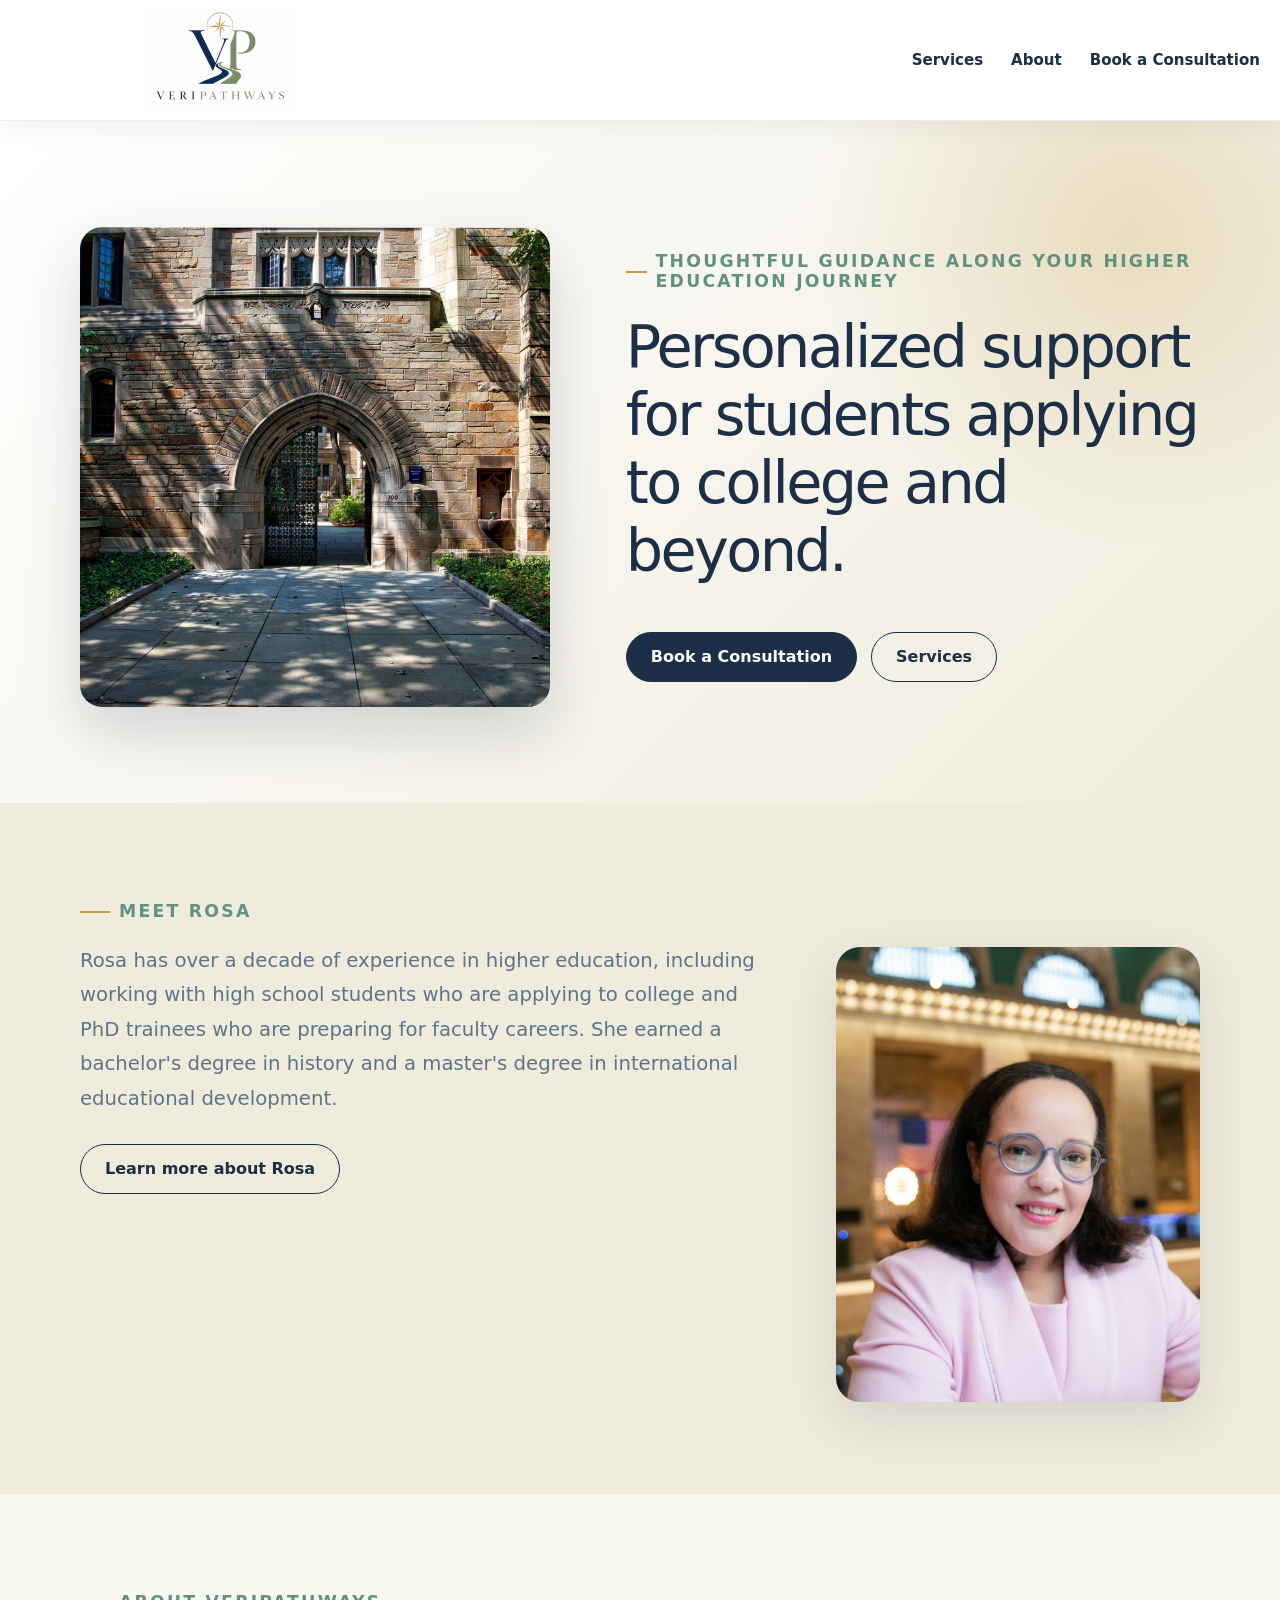
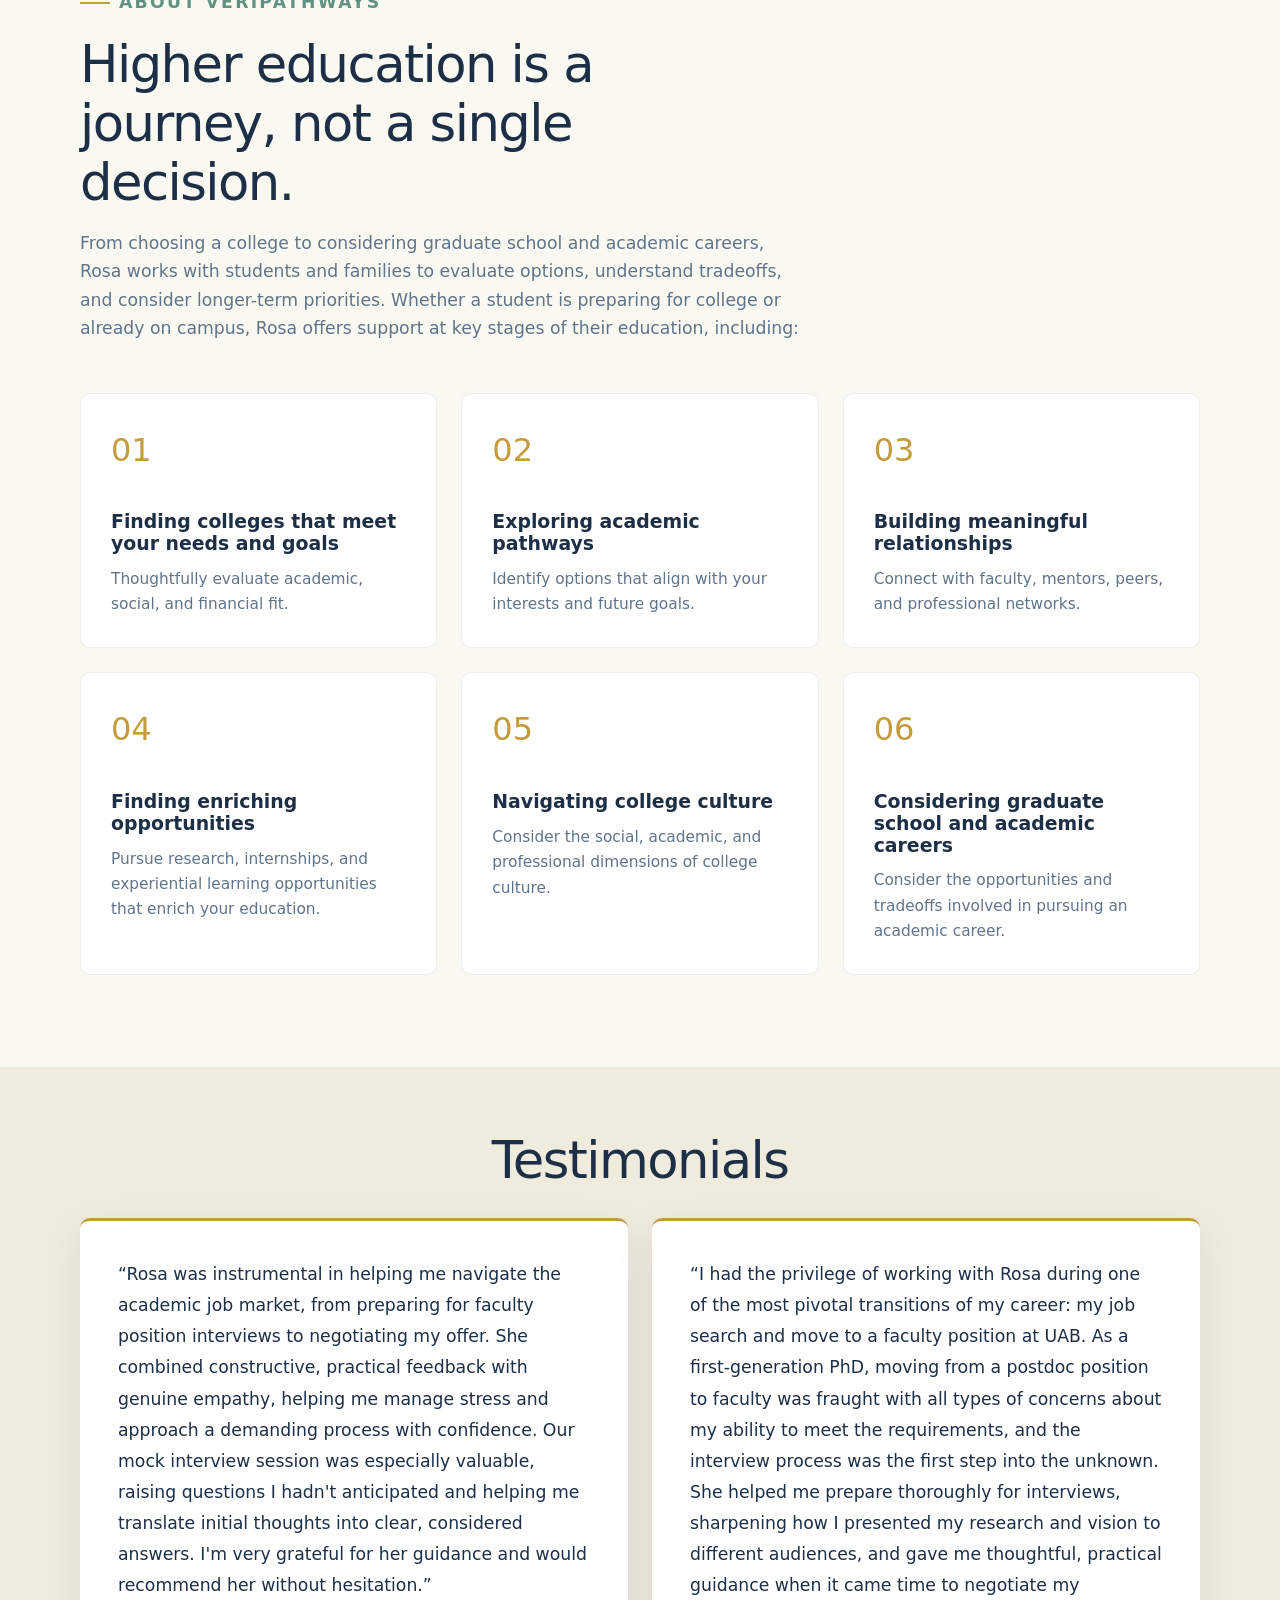
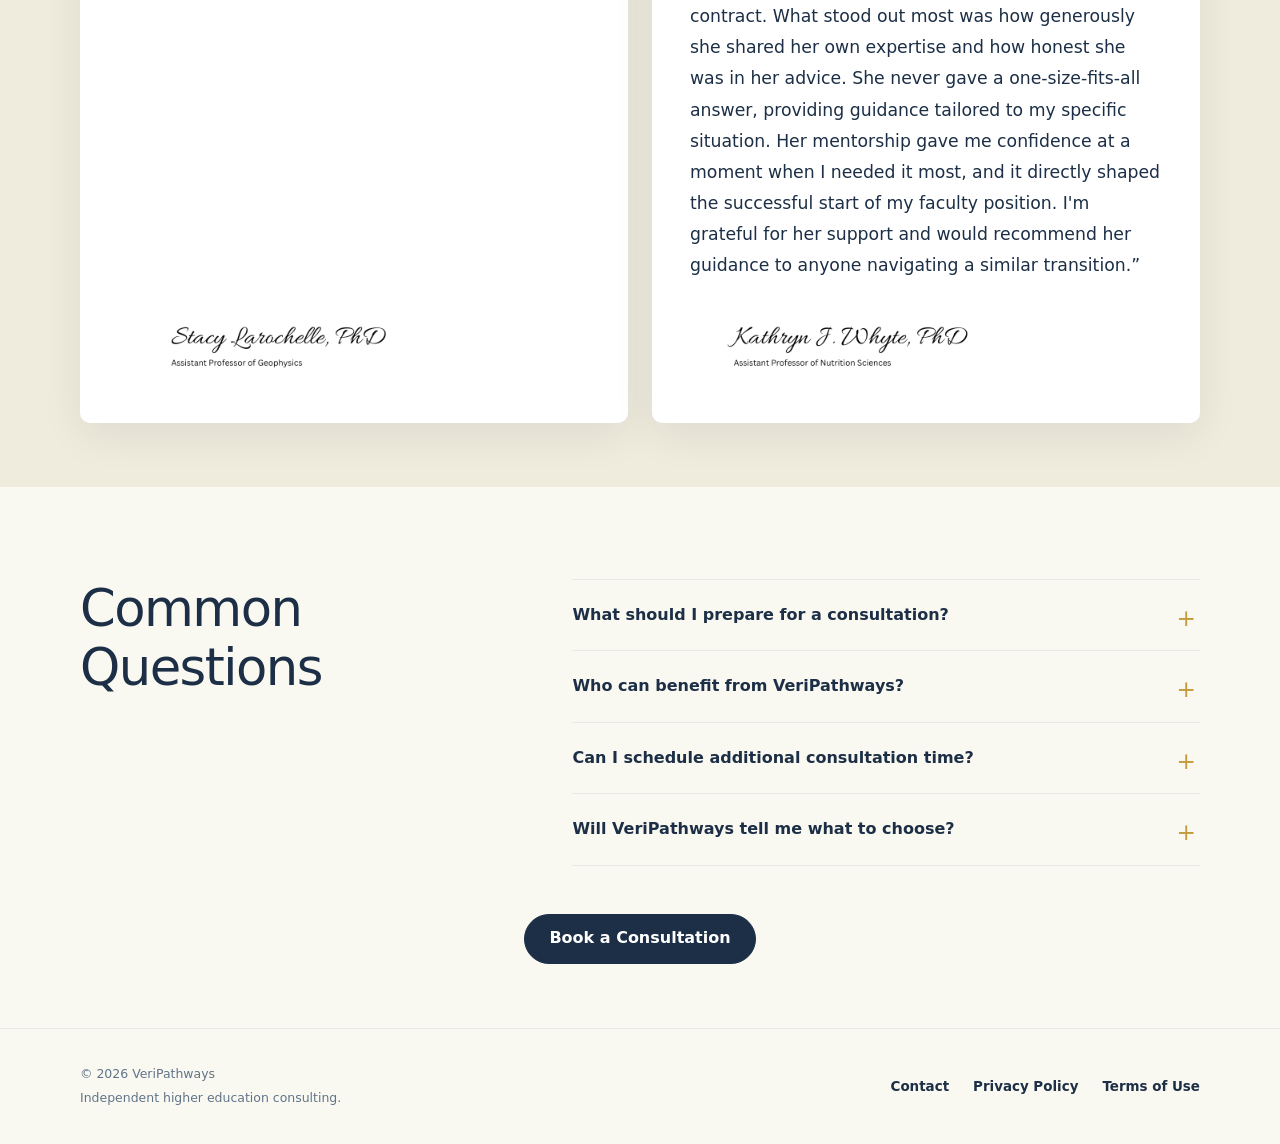
==== index.html @ 3d038c21 "local updates to signatures and photos" ====
<!DOCTYPE html>
<html lang="en">
<head>
    <meta charset="UTF-8">
    <meta name="viewport" content="width=device-width, initial-scale=1.0">
    <meta name="description" content="VeriPathways provides strategic, personalized advising that helps students make intentional higher-education decisions.">
    <title>VeriPathways</title>
    <link rel="stylesheet" href="styles.css">
    <link rel="icon" href="assets/ico/veripathways-icon2.ico" sizes="any">
</head>

<body class="home-page">
    <header class="site-header">
        <nav class="nav container" aria-label="Main navigation">
            <a class="site-banner" href="index.html" aria-label="VeriPathways home">
                <img src="assets/images/veripathways-logo.png" alt="VeriPathways">
            </a>
            <button class="nav-toggle" type="button" aria-expanded="false" aria-controls="main-navigation" aria-label="Toggle navigation menu">
                <span class="nav-toggle-line"></span>
                <span class="nav-toggle-line"></span>
                <span class="nav-toggle-line"></span>
            </button>
            <ul class="nav-links" id="main-navigation">
                <li><a href="services.html">Services</a></li>
                <li><a href="about.html">About</a></li>
                <li><a href="mailto:info@veripathways.com?subject=Consultation%20Appointment">Book a Consultation</a></li>
            </ul>
        </nav>
    </header>

    <main id="top">
        <section class="hero">
            <div class="hero-grid container">
                <div class="hero-image">
                    <img src="assets/images/stockphoto1.jpg" alt="Stone archway leading into a university campus">
                </div>
                <div class="hero-content">
                    <p class="eyebrow">Thoughtful guidance along your higher education journey</p>
                    <h1>Personalized support for students applying to college and beyond.</h1>
                    <div class="hero-actions">
                        <a class="button" href="mailto:info@veripathways.com?subject=Consultation%20Appointment">Book a Consultation</a>
                        <a class="button button-secondary" href="services.html">Services</a>
                    </div>
                </div>
            </div>
        </section>

        <section class="about-me" aria-labelledby="about-me-heading">
            <div class="about-me-content container">
                <div class="about-me-details">
                    <h2 class="eyebrow" id="about-me-heading">Meet Rosa</h2>
                    <p>
                        Rosa has over a decade of experience in higher education, including working with high school
                        students who are applying to college and PhD trainees who are preparing for faculty careers.
                        She earned a bachelor's degree in history and a master's degree in international educational
                        development.
                    </p>
                    <a class="button button-secondary" href="about.html">Learn more about Rosa</a>
                </div>

                <figure class="about-me-portrait">
                    <img src="assets/images/advisor-portrait1.jpg" alt="Rosa Chavarro, founder of VeriPathways" loading="lazy">
                </figure>
            </div>
        </section>

        <section aria-labelledby="why-heading">
            <div class="container">
                <div class="section-heading">
                    <p class="eyebrow">About VeriPathways</p>
                    <h2 id="why-heading">Higher education is a journey, not a single decision.</h2>
                    <p>
                        From choosing a college to considering graduate school and academic careers, Rosa works
                        with students and families to evaluate options, understand tradeoffs, and consider longer-term
                        priorities. Whether a student is preparing for college or already on campus, Rosa offers
                        support at key stages of their education, including:
                    </p>
                </div>

                <div class="value-grid">
                    <article class="value-card">
                        <div class="value-number" aria-hidden="true">01</div>
                        <h3>Finding colleges that meet your needs and goals</h3>
                        <p>Thoughtfully evaluate academic, social, and financial fit.</p>
                    </article>
                    <article class="value-card">
                        <div class="value-number" aria-hidden="true">02</div>
                        <h3>Exploring academic pathways</h3>
                        <p>Identify options that align with your interests and future goals.</p>
                    </article>
                    <article class="value-card">
                        <div class="value-number" aria-hidden="true">03</div>
                        <h3>Building meaningful relationships</h3>
                        <p>Connect with faculty, mentors, peers, and professional networks.</p>
                    </article>
                    <article class="value-card">
                        <div class="value-number" aria-hidden="true">04</div>
                        <h3>Finding enriching opportunities</h3>
                        <p>Pursue research, internships, and experiential learning opportunities that enrich your education.</p>
                    </article>
                    <article class="value-card">
                        <div class="value-number" aria-hidden="true">05</div>
                        <h3>Navigating college culture</h3>
                        <p>Consider the social, academic, and professional dimensions of college culture.</p>
                    </article>
                    <article class="value-card">
                        <div class="value-number" aria-hidden="true">06</div>
                        <h3>Considering graduate school and academic careers</h3>
                        <!-- <h3>Graduate or PhD programs</h3> -->
                        <p>Consider the opportunities and tradeoffs involved in pursuing an academic career.</p>
                    </article>
                </div>
            </div>
        </section>

        <section class="testimonials-section" id="testimonials" aria-labelledby="testimonials-heading">
            <div class="container">
                <div class="section-heading">
                    <h2 id="testimonials-heading">Testimonials</h2>
                </div>

                <div class="testimonial-list">
                    <figure class="testimonial-card">
                        <blockquote>
                            <p>
                                “Rosa was instrumental in helping me navigate the academic job market, from preparing
                                for faculty position interviews to negotiating my offer. She combined constructive,
                                practical feedback with genuine empathy, helping me manage stress and approach a
                                demanding process with confidence. Our mock interview session was especially valuable,
                                raising questions I hadn't anticipated and helping me translate initial thoughts into
                                clear, considered answers. I'm very grateful for her guidance and would recommend her
                                without hesitation.”
                            </p>
                        </blockquote>
                        <figcaption>
                            <img class="testimonial-signature"
                                src="assets/images/testimonial_signature1.png"
                                alt="Stacy Larochelle, PhD, Assistant Professor of Geophysics">
                        </figcaption>
                    </figure>

                    <figure class="testimonial-card">
                        <blockquote>
                            <p>
                                “I had the privilege of working with Rosa during one of the most pivotal transitions
                                of my career: my job search and move to a faculty position at UAB. As a first-generation
                                PhD, moving from a postdoc position to faculty was fraught with all types of concerns
                                about my ability to meet the requirements, and the interview process was the first step
                                into the unknown. She helped me prepare thoroughly for interviews, sharpening how I
                                presented my research and vision to different audiences, and gave me thoughtful,
                                practical guidance when it came time to negotiate my contract. What stood out most was
                                how generously she shared her own expertise and how honest she was in her advice. She
                                never gave a one-size-fits-all answer, providing guidance tailored to my specific
                                situation. Her mentorship gave me confidence at a moment when I needed it most, and it
                                directly shaped the successful start of my faculty position. I'm grateful for her
                                support and would recommend her guidance to anyone navigating a similar transition.”
                            </p>
                        </blockquote>
                        <figcaption>
                            <img class="testimonial-signature"
                                src="assets/images/testimonial_signature2.png"
                                alt="Kathryn J. Whyte, PhD, Assistant Professor of Nutrition Sciences">
                        </figcaption>
                    </figure>
                </div>
            </div>
        </section>

        <section class="faq-section" aria-labelledby="faq-heading">
            <div class="faq-grid container">
                <div class="section-heading">
                    <h2 id="faq-heading">Common Questions</h2>
                </div>

                <div class="faq-list">
                    <details>
                        <summary>What should I prepare for a consultation?</summary>
                        <p>
                            Before scheduling a consultation, take some time to consider the questions you would like to discuss.
                        </p>
                    </details>
                    <details>
                        <summary>Who can benefit from VeriPathways?</summary>
                        <p>
                            Students and families preparing for college, navigating life on campus, considering
                            research or experiential opportunities, or exploring PhD or other graduate programs
                            can use consultations to think through their options.
                        </p>
                    </details>
                    <details>
                        <summary>Can I schedule additional consultation time?</summary>
                        <p>
                            Yes. Contact Rosa to discuss your needs and available scheduling options.
                        </p>
                    </details>
                    <details>
                        <summary>Will VeriPathways tell me what to choose?</summary>
                        <p>
                            VeriPathways can provide you with research, data, or perspective that can help you
                            consider as many factors as possible in your planning for college and beyond.
                        </p>
                    </details>
                </div>
            </div>
        </section>

        <section class="page-bottom-action" aria-label="Book a consultation">
            <div class="container">
                <a class="button" href="mailto:info@veripathways.com?subject=Consultation%20Appointment">Book a Consultation</a>
            </div>
        </section>
    </main>

    <footer>
        <div class="footer-grid container">
            <div>
                <p class="footer-copy">© <span data-current-year>2026</span> VeriPathways</p>
                <p class="disclaimer">
                    Independent higher education consulting.
                </p>
            </div>
            <ul class="footer-links" aria-label="Footer navigation">
                <li><a href="contact.html">Contact</a></li>
                <li><a href="privacy-policy.html">Privacy Policy</a></li>
                <li><a href="terms-of-use.html">Terms of Use</a></li>
            </ul>
        </div>
    </footer>

    <script src="site.js" defer></script>
</body>
</html>
---- styles.css ----
:root {
    --vp-primary: oklch(0.30 0.05 255);
    --vp-secondary: oklch(0.62 0.06 170);
    --vp-accent: oklch(0.71 0.12 85);
    --vp-muted: oklch(0.55 0.04 250);
    --vp-light: oklch(0.94 0.02 95);
    --vp-paper: oklch(0.98 0.01 95);
    --vp-white: #ffffff;

    --vp-accent-light: oklch(from var(--vp-accent) l c h / 0.18);
    --vp-line: oklch(from var(--vp-primary) l c h / 0.08);
    --vp-shadow-soft: 0 12px 40px oklch(from var(--vp-primary) l c h / 0.08);
    --vp-shadow-medium: 0 18px 50px oklch(from var(--vp-primary) l c h / 0.12);
    --vp-radius: 0.625rem;
    --vp-font-sans: ui-sans-serif, system-ui, -apple-system, BlinkMacSystemFont, "Segoe UI", sans-serif;
}

* {
    box-sizing: border-box;
    margin: 0;
    padding: 0;
}

html {
    scroll-behavior: smooth;
}

body {
    background: var(--vp-paper);
    color: var(--vp-primary);
    font-family: var(--vp-font-sans);
    line-height: 1.65;
}

a {
    color: inherit;
}

:where(a, button, summary):focus-visible {
    outline: 3px solid var(--vp-accent);
    outline-offset: 4px;
}

.container {
    width: min(1120px, calc(100% - 40px));
    margin: 0 auto;
}

.site-header {
    position: sticky;
    top: 0;
    z-index: 20;
    border-bottom: 1px solid var(--vp-line);
    background: var(--vp-white);
    box-shadow: 0 6px 24px oklch(from var(--vp-primary) l c h / 0.06);
    transition: transform 0.25s ease;
}

.site-header.header-hidden {
    transform: translateY(-100%);
}

.site-banner {
    display: flex;
    align-items: center;
    align-self: stretch;
    overflow: hidden;
}

.site-banner img {
    display: block;
    width: min(100%, 400px);
    height: auto;
    max-height: 110px;
    object-fit: contain;
}

.nav {
    width: min(1360px, calc(100% - 40px));
    min-height: 120px;
    display: grid;
    grid-template-columns: repeat(2, minmax(0, 1fr));
    align-items: center;
}

.nav-links {
    display: flex;
    align-items: center;
    justify-content: flex-end;
    gap: 28px;
    list-style: none;
}

.nav-toggle {
    display: none;
    width: 46px;
    height: 46px;
    border: 1px solid var(--vp-line);
    border-radius: var(--vp-radius);
    background: var(--vp-white);
    color: var(--vp-primary);
    cursor: pointer;
}

.nav-toggle-line {
    display: block;
    width: 22px;
    height: 2px;
    margin: 4px auto;
    border-radius: 999px;
    background: currentColor;
    transition: transform 0.2s ease, opacity 0.2s ease;
}

.nav-links a {
    color: var(--vp-primary);
    font-size: 0.94rem;
    font-weight: 650;
    text-decoration: none;
}

.nav-links a:hover {
    color: var(--vp-secondary);
}

.nav-links a[aria-current="page"] {
    color: var(--vp-secondary);
}

.button {
    display: inline-flex;
    align-items: center;
    justify-content: center;
    min-height: 50px;
    padding: 0 24px;
    border: 1px solid var(--vp-primary);
    border-radius: 999px;
    background: var(--vp-primary);
    color: var(--vp-white);
    font-weight: 750;
    text-decoration: none;
    transition: transform 0.2s ease, background 0.2s ease, box-shadow 0.2s ease;
}

.button:hover {
    transform: translateY(-2px);
    background: var(--vp-secondary);
    box-shadow: 0 10px 24px oklch(from var(--vp-primary) l c h / 0.2);
}

.button-secondary {
    background: transparent;
    color: var(--vp-primary);
}

.button-secondary:hover {
    background: var(--vp-light);
    color: var(--vp-primary);
}

.hero {
    position: relative;
    overflow: hidden;
    padding: 106px 0 96px;
    background:
        radial-gradient(circle at 88% 16%, oklch(from var(--vp-accent) l c h / 0.25), transparent 25%),
        linear-gradient(135deg, var(--vp-white) 0%, var(--vp-light) 100%);
}

.hero-grid {
    position: relative;
    z-index: 1;
    display: grid;
    grid-template-columns: minmax(0, 0.9fr) minmax(0, 1.1fr);
    align-items: center;
    gap: clamp(38px, 6vw, 76px);
}

.hero-image img {
    display: block;
    width: 100%;
    min-height: 480px;
    object-fit: cover;
    border-radius: 22px;
    box-shadow: 0 24px 60px oklch(from var(--vp-primary) l c h / 0.18);
}

.hero-content h1 {
    max-width: 680px;
    margin-bottom: clamp(34px, 4vw, 48px);
    margin-right: 0;
    margin-left: 0;
    font-size: clamp(2.8rem, 4.6vw, 4.5rem);
}

.eyebrow {
    display: inline-flex;
    align-items: center;
    gap: 9px;
    margin-bottom: 22px;
    color: var(--vp-secondary);
    font-size: 0.8rem;
    font-weight: 850;
    letter-spacing: 0.13em;
    text-transform: uppercase;
}

.eyebrow::before {
    content: "";
    width: 30px;
    height: 2px;
    background: var(--vp-accent);
}

.hero-content > .eyebrow,
.about-me-details > .eyebrow {
    font-size: 1.08rem;
}

.home-page .eyebrow {
    color: var(--vp-secondary);
    font-family: var(--vp-font-sans);
    font-size: 1.08rem;
    font-weight: 850;
    line-height: 1.15;
}

h1, h2, h3 {
    font-family: var(--vp-font-sans);
    line-height: 1.15;
}

h1 {
    max-width: 740px;
    margin: 0 auto 25px;
    color: var(--vp-primary);
    font-size: clamp(3rem, 6vw, 5.2rem);
    font-weight: 500;
    letter-spacing: -0.045em;
}

.hero-copy {
    max-width: 660px;
    margin: 0 0 34px;
    color: var(--vp-muted);
    font-size: 1.18rem;
}

.hero-actions {
    display: flex;
    flex-wrap: wrap;
    justify-content: flex-start;
    gap: 14px;
}

section {
    padding: 92px 0;
}

.section-heading {
    max-width: 720px;
    margin-bottom: 50px;
}

.section-heading h2 {
    margin-bottom: 17px;
    color: var(--vp-primary);
    font-size: clamp(2.2rem, 4vw, 3.4rem);
    font-weight: 500;
    letter-spacing: -0.03em;
}

.section-heading p {
    color: var(--vp-muted);
    font-size: 1.08rem;
}

.value-grid {
    display: grid;
    grid-template-columns: repeat(3, 1fr);
    gap: 24px;
}

.value-card {
    padding: 30px;
    border: 1px solid var(--vp-line);
    border-radius: var(--vp-radius);
    background: var(--vp-white);
}

.value-number {
    margin-bottom: 35px;
    color: var(--vp-accent);
    font-size: 2rem;
}

.value-card h3 {
    margin-bottom: 12px;
    color: var(--vp-primary);
    font-size: 1.18rem;
}

.value-card p {
    color: var(--vp-muted);
    font-size: 0.96rem;
}

.process {
    background: var(--vp-light);
}

.process-grid {
    display: grid;
    grid-template-columns: repeat(4, 1fr);
    gap: 18px;
    counter-reset: process;
}

.process-step {
    position: relative;
    padding: 29px 24px;
    border-top: 3px solid var(--vp-accent);
    background: var(--vp-white);
    counter-increment: process;
}

.process-step::before {
    content: "0" counter(process);
    display: block;
    margin-bottom: 25px;
    color: var(--vp-secondary);
    font-size: 0.8rem;
    font-weight: 850;
    letter-spacing: 0.12em;
}

.process-step h3 {
    margin-bottom: 10px;
    color: var(--vp-primary);
    font-size: 1.08rem;
}

.process-step p {
    color: var(--vp-muted);
    font-size: 0.92rem;
}

.consultation-panel {
    display: grid;
    grid-template-columns: 1.4fr auto;
    align-items: center;
    gap: 28px;
    max-width: 930px;
    margin: 0 auto;
    padding: 38px;
    border: 1px solid var(--vp-line);
    border-radius: 22px;
    background: var(--vp-white);
    box-shadow: var(--vp-shadow-soft);
}

.consultation-panel h2,
.consultation-panel h3 {
    margin-bottom: 12px;
    color: var(--vp-primary);
    font-size: 1.8rem;
    font-weight: 500;
}

.consultation-panel p {
    color: var(--vp-muted);
    font-size: 0.96rem;
}

.consultation-panel .button {
    white-space: nowrap;
}

.contact-email-panel h2 {
    margin-bottom: 0;
}

.page-hero {
    min-height: calc(100vh - 110px);
    background:
        radial-gradient(circle at 88% 16%, oklch(from var(--vp-accent) l c h / 0.2), transparent 25%),
        linear-gradient(135deg, var(--vp-white) 0%, var(--vp-light) 100%);
}

.page-hero .section-heading {
    max-width: 800px;
    margin: 0 auto 50px;
    text-align: center;
}

.page-hero h1 {
    max-width: 800px;
    font-size: clamp(2.7rem, 5vw, 4.5rem);
}

.services-hero {
    min-height: auto;
    padding-bottom: 52px;
}

.services-hero .section-heading {
    margin-bottom: 0;
}

.testimonials-section {
    padding: 64px 0;
    background: var(--vp-light);
}

.testimonials-section .section-heading {
    max-width: 800px;
    margin: 0 auto 28px;
    text-align: center;
}

.testimonials-section h2 {
    max-width: 800px;
    margin-bottom: 0;
    font-size: clamp(2.2rem, 4vw, 3.2rem);
}

.testimonial-list {
    display: grid;
    grid-template-columns: repeat(2, minmax(0, 1fr));
    gap: 24px;
}

.testimonial-card {
    display: flex;
    flex-direction: column;
    padding: 38px;
    border-top: 3px solid var(--vp-accent);
    border-radius: var(--vp-radius);
    background: var(--vp-white);
    box-shadow: var(--vp-shadow-soft);
}

.testimonial-card blockquote {
    flex: 1;
    margin: 0;
}

.testimonial-card blockquote p {
    color: var(--vp-primary);
    font-size: 1.08rem;
    line-height: 1.8;
}

.testimonial-card figcaption {
    display: grid;
    gap: 3px;
    margin-top: 24px;
    color: var(--vp-primary);
}

.testimonial-card figcaption span {
    color: var(--vp-muted);
    font-size: 0.94rem;
}

.testimonial-signature {
    display: block;
    width: min(100%, 320px);
    height: auto;
}

.page-cta {
    padding-top: 0;
    background: var(--vp-light);
}

.about {
    background: var(--vp-primary);
    color: var(--vp-white);
}

.about-content {
    display: grid;
    grid-template-columns: minmax(260px, 0.72fr) minmax(0, 1.28fr);
    align-items: center;
    gap: 64px;
}

.about-portrait {
    overflow: hidden;
    margin-top: 0;
    border: 1px solid oklch(from var(--vp-white) l c h / 0.18);
    border-radius: 24px;
    background: var(--vp-white);
    box-shadow: 0 24px 55px oklch(from var(--vp-primary) l c h / 0.3);
}

.about-portrait img {
    display: block;
    width: 100%;
    aspect-ratio: 4 / 5;
    object-fit: cover;
    object-position: center 38%;
}

.about .eyebrow {
    color: var(--vp-accent);
}

.about-name {
    width: min(100%, 520px);
    margin: 0 0 22px;
}

.about-name img {
    display: block;
    width: 100%;
    height: auto;
}

.about-copy {
    display: grid;
    gap: 17px;
    color: var(--vp-light);
}

.about-details > .button {
    margin-top: 30px;
    border-color: var(--vp-accent);
    background: var(--vp-accent);
    color: var(--vp-primary);
}

.about-page {
    min-height: calc(100vh - 110px);
}

.about-me {
    background: var(--vp-light);
}

.about-me-content {
    display: grid;
    grid-template-columns: minmax(0, 1.3fr) minmax(220px, 0.7fr);
    align-items: start;
    gap: clamp(40px, 7vw, 80px);
}

.about-me-portrait {
    overflow: hidden;
    margin-top: 52px;
    border-radius: 24px;
    background: var(--vp-white);
    box-shadow: var(--vp-shadow-medium);
}

.about-me-portrait img {
    display: block;
    width: 100%;
    aspect-ratio: 4 / 5;
    object-fit: cover;
    object-position: center 38%;
}

.about-me-details h2:not(.eyebrow) {
    max-width: 680px;
    margin-bottom: 20px;
    color: var(--vp-primary);
    font-size: clamp(2.2rem, 4vw, 3.4rem);
    font-weight: 500;
    letter-spacing: -0.03em;
}

.about-me-details > p:not(.eyebrow) {
    max-width: 680px;
    color: var(--vp-muted);
    font-size: clamp(1.12rem, 0.95rem + 0.35vw, 1.25rem);
    line-height: 1.75;
}

.about-me-details > p:not(.eyebrow) + p {
    margin-top: 18px;
}

.about-me-details .button {
    margin-top: 28px;
}

.faq-grid {
    display: grid;
    grid-template-columns: 0.8fr 1.2fr;
    gap: 74px;
}

.faq-list {
    border-top: 1px solid var(--vp-line);
}

details {
    border-bottom: 1px solid var(--vp-line);
}

summary {
    position: relative;
    padding: 22px 34px 22px 0;
    color: var(--vp-primary);
    font-weight: 750;
    cursor: pointer;
    list-style: none;
}

summary::-webkit-details-marker {
    display: none;
}

summary::after {
    content: "+";
    position: absolute;
    top: 19px;
    right: 4px;
    color: var(--vp-accent);
    font-size: 1.45rem;
    font-weight: 400;
}

details[open] summary::after {
    content: "−";
}

details p {
    padding: 0 34px 22px 0;
    color: var(--vp-muted);
    font-size: 0.94rem;
}

.page-bottom-action {
    padding: 0 0 64px;
    text-align: center;
}

.faq-section {
    padding-bottom: 48px;
}

.contact-panel {
    display: grid;
    grid-template-columns: 1fr auto;
    align-items: center;
    gap: 35px;
    padding: 50px;
    border-radius: 24px;
    background: var(--vp-accent-light);
}

.contact-panel h2 {
    margin-bottom: 10px;
    color: var(--vp-primary);
    font-size: clamp(2rem, 4vw, 3rem);
    font-weight: 500;
}

.contact-panel p {
    max-width: 650px;
    color: var(--vp-muted);
}

footer {
    padding: 35px 0;
    border-top: 1px solid var(--vp-line);
    background: var(--vp-paper);
}

.footer-grid {
    display: flex;
    align-items: center;
    justify-content: space-between;
    gap: 30px;
}

.footer-copy,
.disclaimer {
    color: var(--vp-muted);
    font-size: 0.78rem;
}

.disclaimer {
    max-width: 620px;
    margin-top: 4px;
}

.footer-links {
    display: flex;
    gap: 24px;
    list-style: none;
}

.footer-links a {
    color: var(--vp-primary);
    font-size: 0.84rem;
    font-weight: 700;
    text-decoration: none;
}

.footer-links a:hover,
.footer-links a[aria-current="page"] {
    color: var(--vp-secondary);
    text-decoration: underline;
    text-underline-offset: 4px;
}

.content-page {
    min-height: calc(100vh - 110px);
    background:
        radial-gradient(circle at 88% 16%, oklch(from var(--vp-accent) l c h / 0.16), transparent 25%),
        linear-gradient(135deg, var(--vp-white) 0%, var(--vp-light) 100%);
}

.content-page > .container {
    max-width: 900px;
}

.content-page > .legal-content {
    max-width: 780px;
}

.legal-content h1 {
    max-width: 780px;
    margin: 0 0 10px;
    font-size: clamp(2.7rem, 5vw, 4.5rem);
}

.legal-content h2 {
    margin: 35px 0 10px;
    color: var(--vp-primary);
    font-size: 1.55rem;
    font-weight: 500;
}

.legal-content p {
    color: var(--vp-muted);
}

.legal-content a {
    color: var(--vp-primary);
    font-weight: 700;
}

.policy-date {
    margin-bottom: 45px;
    font-size: 0.9rem;
}

@media (max-width: 900px) {
    .hero-grid,
    .about-content,
    .about-me-content,
    .faq-grid {
        grid-template-columns: 1fr;
    }

    .hero-image {
        max-width: 680px;
        margin: 0 auto;
    }

    .hero-image img {
        min-height: 0;
        aspect-ratio: 16 / 9;
    }

    .hero-content {
        text-align: center;
    }

    .hero-content h1,
    .hero-copy {
        margin-right: auto;
        margin-left: auto;
    }

    .hero-actions {
        justify-content: center;
    }

    .about-portrait {
        max-width: 440px;
        margin-top: 0;
    }

    .about-me-portrait {
        width: min(100%, 440px);
        margin: 0 auto;
    }

    .value-grid {
        grid-template-columns: 1fr;
    }

    .testimonial-list {
        grid-template-columns: 1fr;
    }

    .process-grid {
        grid-template-columns: repeat(2, 1fr);
    }

    .faq-grid {
        gap: 20px;
    }
}

@media (max-width: 700px) {
    .container {
        width: min(100% - 28px, 1120px);
    }

    .nav {
        min-height: 0;
        grid-template-columns: minmax(0, 1fr) auto;
        gap: 10px;
        padding: 10px 0 14px;
    }

    .site-banner {
        justify-content: flex-start;
    }

    .site-banner img {
        width: auto;
        max-width: 100%;
        height: 84px;
        max-height: none;
    }

    .nav-links {
        grid-column: 1 / -1;
        justify-content: center;
        flex-wrap: wrap;
        gap: 10px;
    }

    .nav-toggle {
        display: block;
        align-self: center;
    }

    .nav.nav-enhanced .nav-links {
        display: none;
    }

    .nav.nav-enhanced .nav-links.is-open {
        display: flex;
        flex-direction: column;
        align-items: stretch;
        padding-top: 8px;
    }

    .nav.nav-enhanced .nav-links a {
        display: block;
        padding: 10px 14px;
        text-align: center;
    }

    .nav-toggle[aria-expanded="true"] .nav-toggle-line:nth-child(1) {
        transform: translateY(6px) rotate(45deg);
    }

    .nav-toggle[aria-expanded="true"] .nav-toggle-line:nth-child(2) {
        opacity: 0;
    }

    .nav-toggle[aria-expanded="true"] .nav-toggle-line:nth-child(3) {
        transform: translateY(-6px) rotate(-45deg);
    }

    .nav-links a {
        font-size: 0.76rem;
    }

    .hero {
        padding: 78px 0 70px;
    }

    h1 {
        font-size: clamp(2.7rem, 15vw, 4rem);
    }

    section {
        padding: 70px 0;
    }

    .process-grid {
        grid-template-columns: 1fr;
    }

    .consultation-panel {
        grid-template-columns: 1fr;
        padding: 28px;
    }

    .consultation-panel .button {
        width: 100%;
        white-space: normal;
    }

    .contact-panel {
        grid-template-columns: 1fr;
        padding: 34px 27px;
    }

    .contact-panel .button {
        width: 100%;
    }

    .footer-grid {
        flex-direction: column;
        align-items: flex-start;
    }

    .footer-links {
        flex-wrap: wrap;
    }
}

@media (prefers-reduced-motion: reduce) {
    html {
        scroll-behavior: auto;
    }

    *,
    *::before,
    *::after {
        animation-duration: 0.01ms !important;
        animation-iteration-count: 1 !important;
        transition-duration: 0.01ms !important;
    }
}

/* Error page */
body.error-page {
    display: flex;
    justify-content: center;
    align-items: center;
    height: 100vh;
    padding: 2rem;
    background: var(--vp-light);
    color: var(--vp-primary);
    font-family: Arial, Helvetica, sans-serif;
    line-height: normal;
}

.error-page .error-container {
    max-width: 600px;
    text-align: center;
    background: var(--vp-white);
    padding: 3rem;
    border-radius: 12px;
    box-shadow: 0 10px 30px oklch(from var(--vp-primary) l c h / 0.08);
}

.error-page h1 {
    max-width: none;
    margin-bottom: 1rem;
    color: var(--vp-primary);
    font-family: Arial, Helvetica, sans-serif;
    font-size: 4rem;
    font-weight: 700;
    letter-spacing: normal;
}

.error-page h2 {
    margin-bottom: 1rem;
    color: var(--vp-primary);
    font-family: Arial, Helvetica, sans-serif;
    font-size: 1.5rem;
    font-weight: 700;
}

.error-page p {
    margin-bottom: 2rem;
    color: var(--vp-secondary);
    line-height: 1.6;
}

.error-page a {
    display: inline-block;
    padding: 12px 24px;
    border-radius: 6px;
    background: var(--vp-primary);
    color: var(--vp-white);
    font-weight: 400;
    text-decoration: none;
    transition: background 0.2s ease;
}

.error-page a:hover {
    background: var(--vp-secondary);
    transform: none;
    box-shadow: none;
}
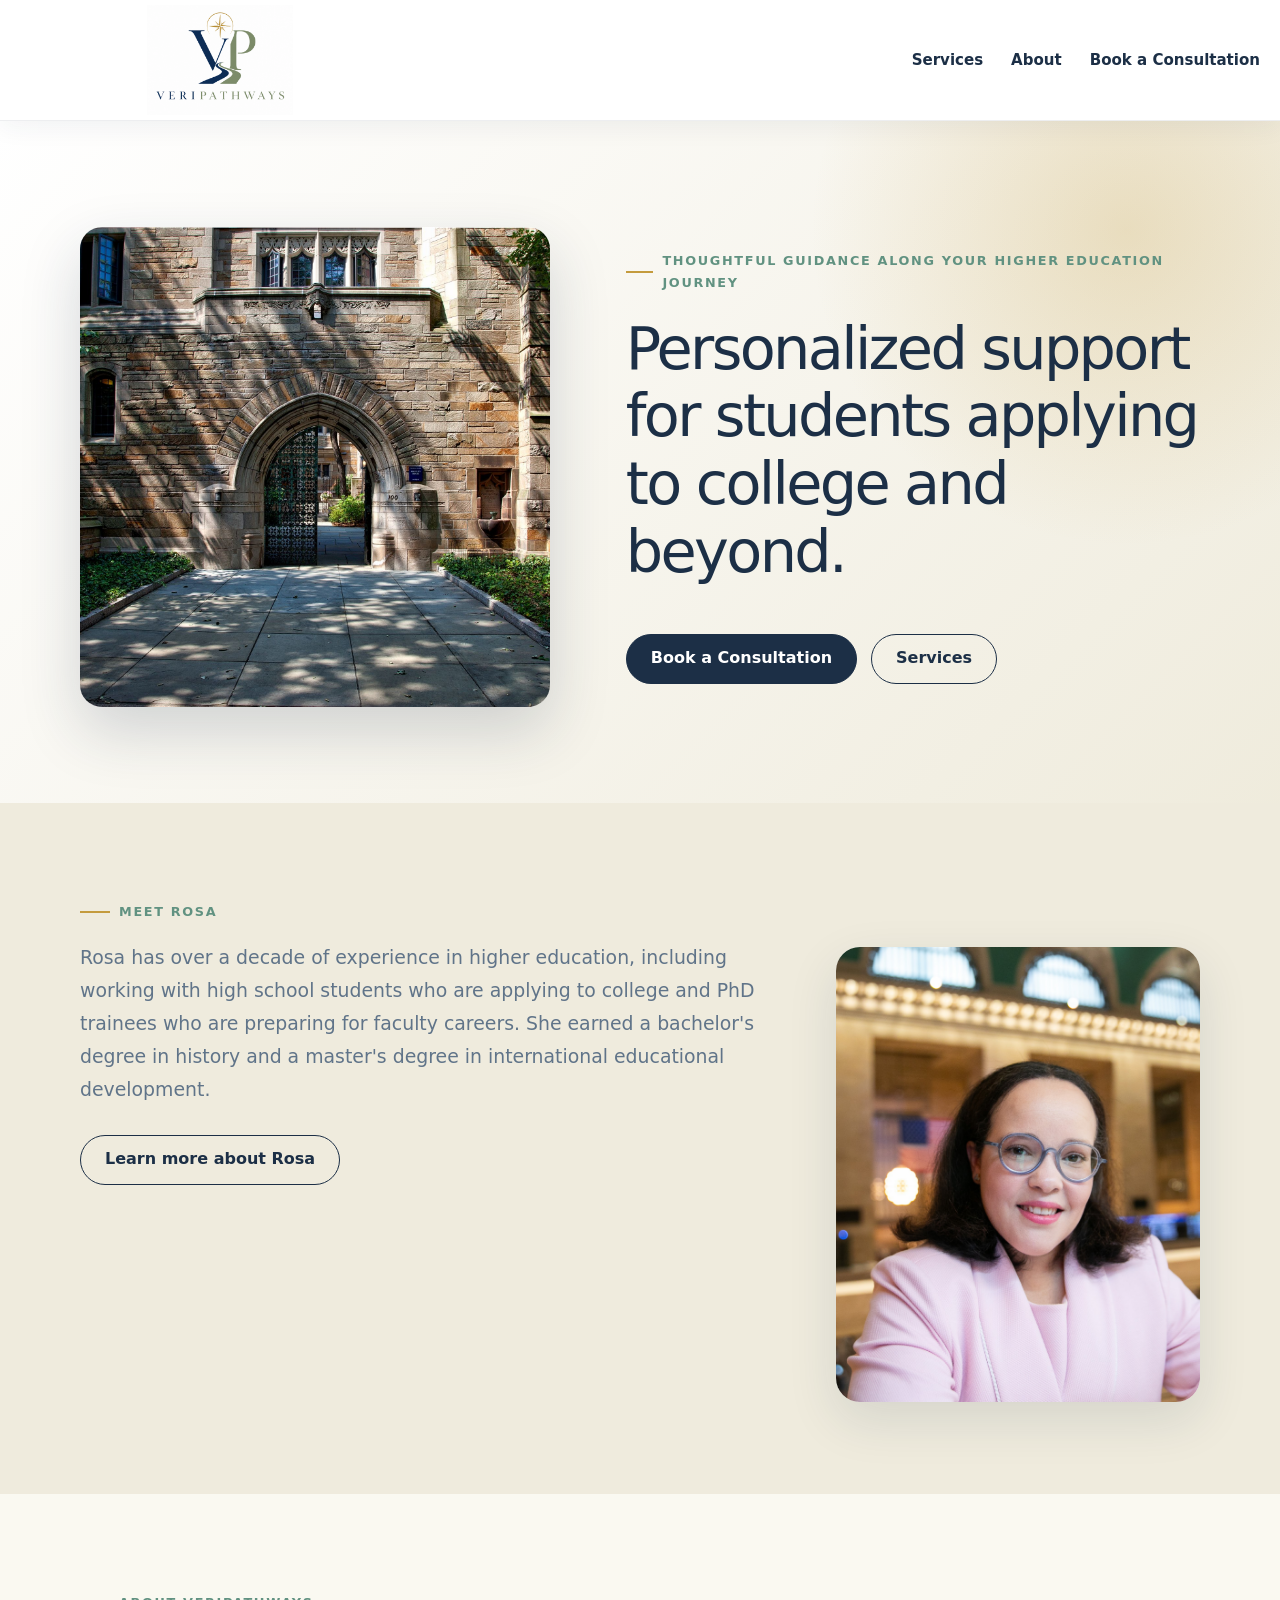
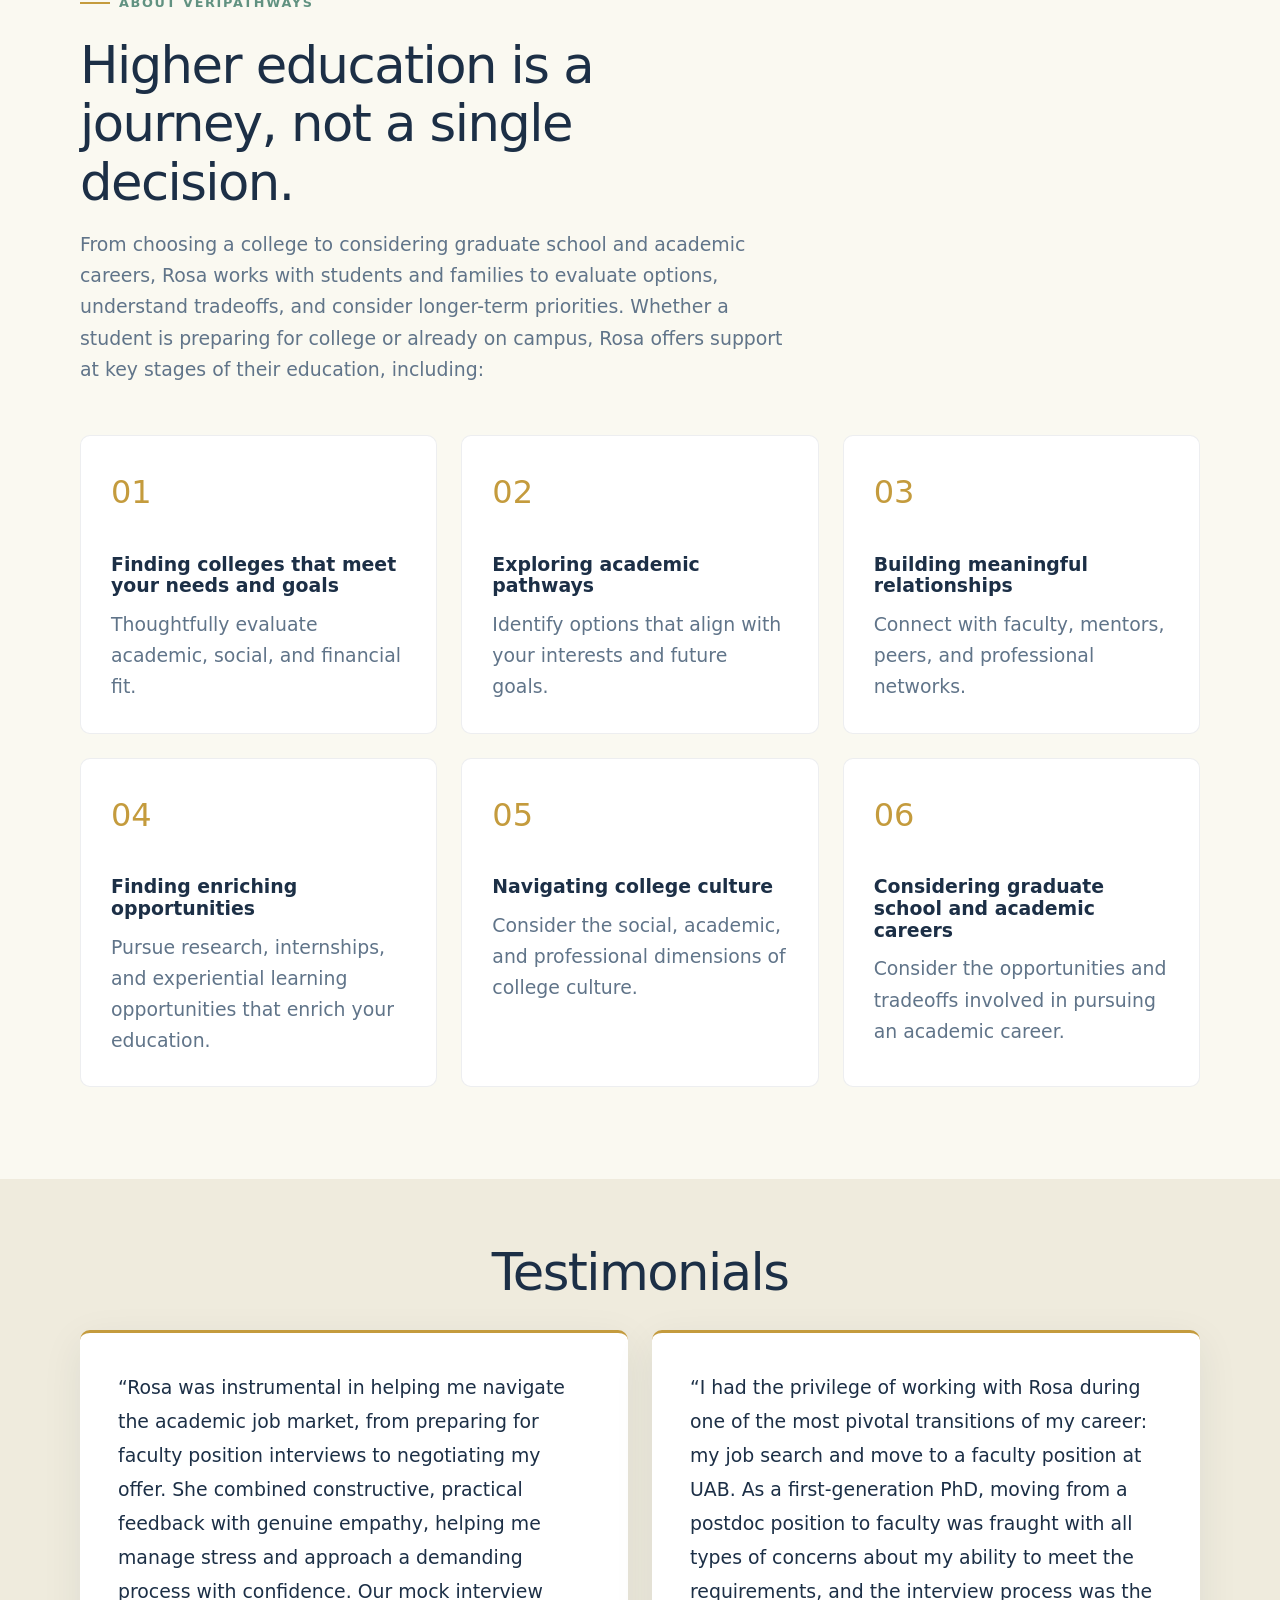
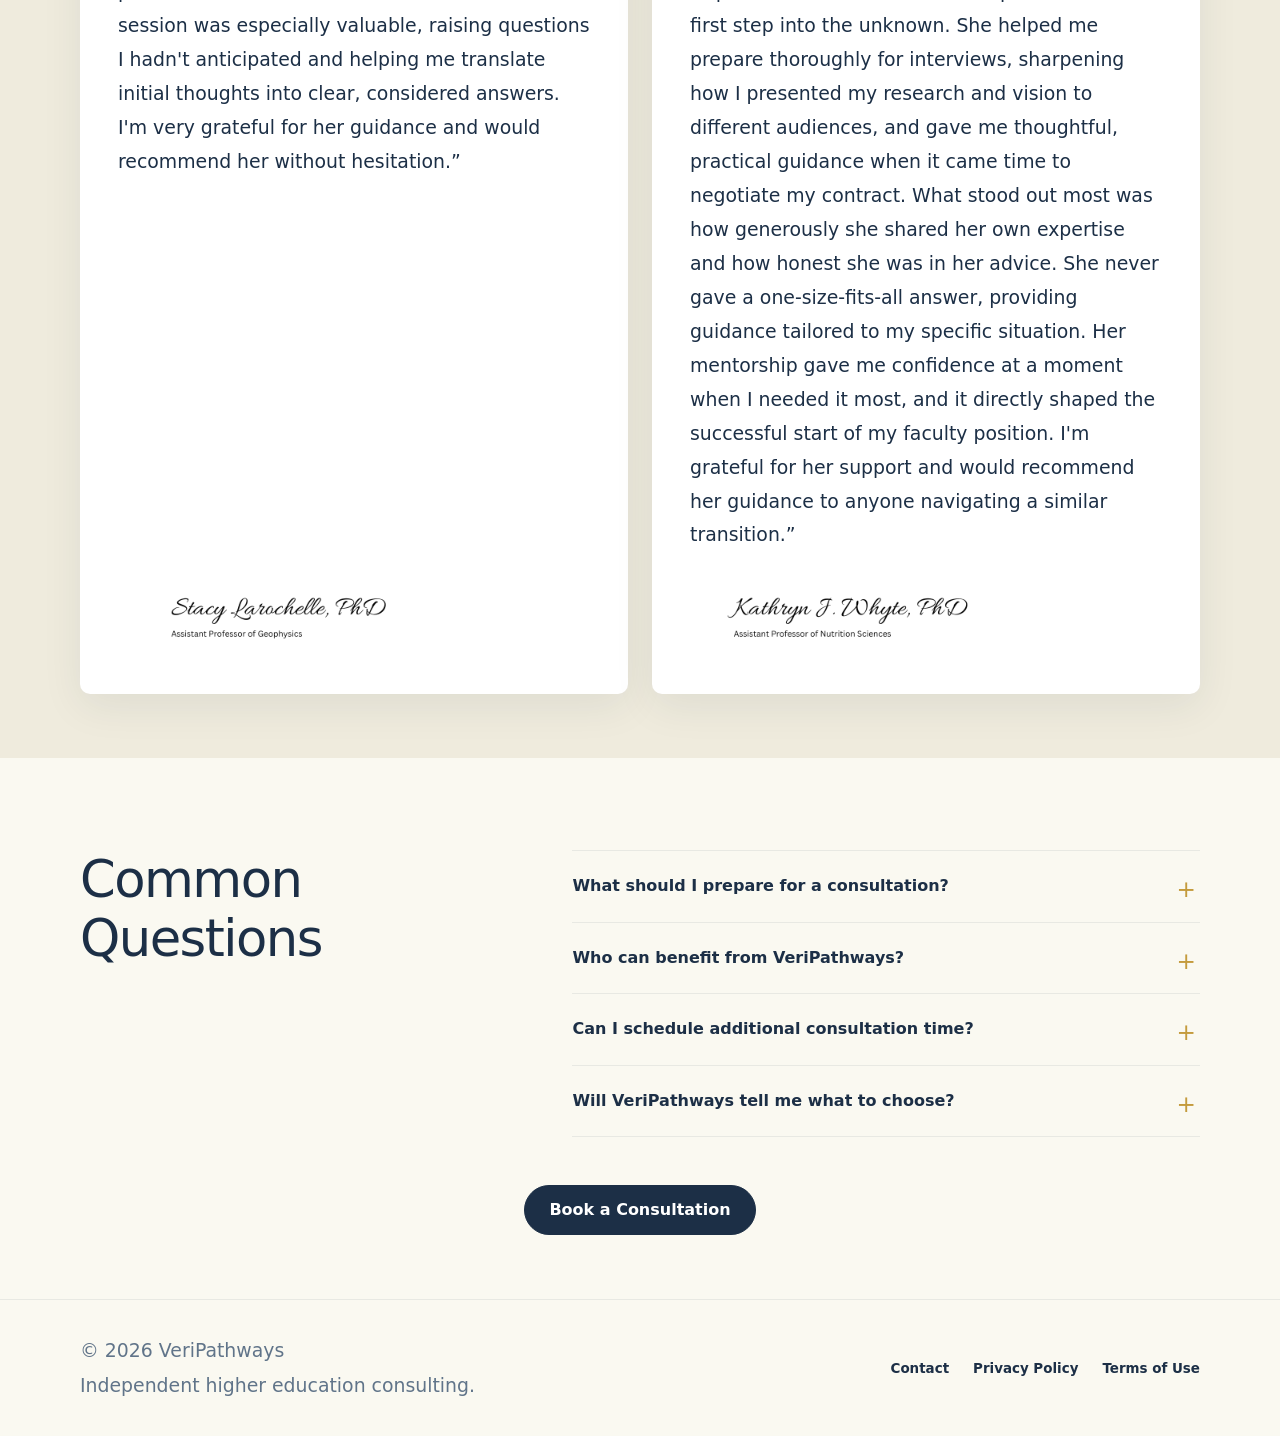
==== commit 5ad1bc84: "page updates" ====
--- a/index.html
+++ b/index.html
@@ -59,7 +59,7 @@
                 </div>
 
                 <figure class="about-me-portrait">
-                    <img src="assets/images/advisor-portrait1.jpg" alt="Rosa Chavarro, founder of VeriPathways" loading="lazy">
+                    <img src="assets/images/founder-portrait.jpg" alt="Rosa Chavarro, founder of VeriPathways" loading="lazy">
                 </figure>
             </div>
         </section>
@@ -134,7 +134,7 @@
                         </blockquote>
                         <figcaption>
                             <img class="testimonial-signature"
-                                src="assets/images/testimonial_signature1.png"
+                                src="assets/images/testimonial-signature1.png"
                                 alt="Stacy Larochelle, PhD, Assistant Professor of Geophysics">
                         </figcaption>
                     </figure>
@@ -158,7 +158,7 @@
                         </blockquote>
                         <figcaption>
                             <img class="testimonial-signature"
-                                src="assets/images/testimonial_signature2.png"
+                                src="assets/images/testimonial-signature2.png"
                                 alt="Kathryn J. Whyte, PhD, Assistant Professor of Nutrition Sciences">
                         </figcaption>
                     </figure>
--- a/styles.css
+++ b/styles.css
@@ -212,19 +212,6 @@
     background: var(--vp-accent);
 }
 
-.hero-content > .eyebrow,
-.about-me-details > .eyebrow {
-    font-size: 1.08rem;
-}
-
-.home-page .eyebrow {
-    color: var(--vp-secondary);
-    font-family: var(--vp-font-sans);
-    font-size: 1.08rem;
-    font-weight: 850;
-    line-height: 1.15;
-}
-
 h1, h2, h3 {
     font-family: var(--vp-font-sans);
     line-height: 1.15;
@@ -270,7 +257,7 @@
     letter-spacing: -0.03em;
 }
 
-.section-heading p {
+.section-heading p:not(.eyebrow) {
     color: var(--vp-muted);
     font-size: 1.08rem;
 }
@@ -688,6 +675,12 @@
     margin-top: 4px;
 }
 
+.home-page p:not(.eyebrow) {
+    font-family: var(--vp-font-sans);
+    font-size: 1.18rem;
+    font-style: normal;
+}
+
 .footer-links {
     display: flex;
     gap: 24px;
@@ -736,7 +729,7 @@
     font-weight: 500;
 }
 
-.legal-content p {
+.legal-content p:not(.eyebrow) {
     color: var(--vp-muted);
 }
 
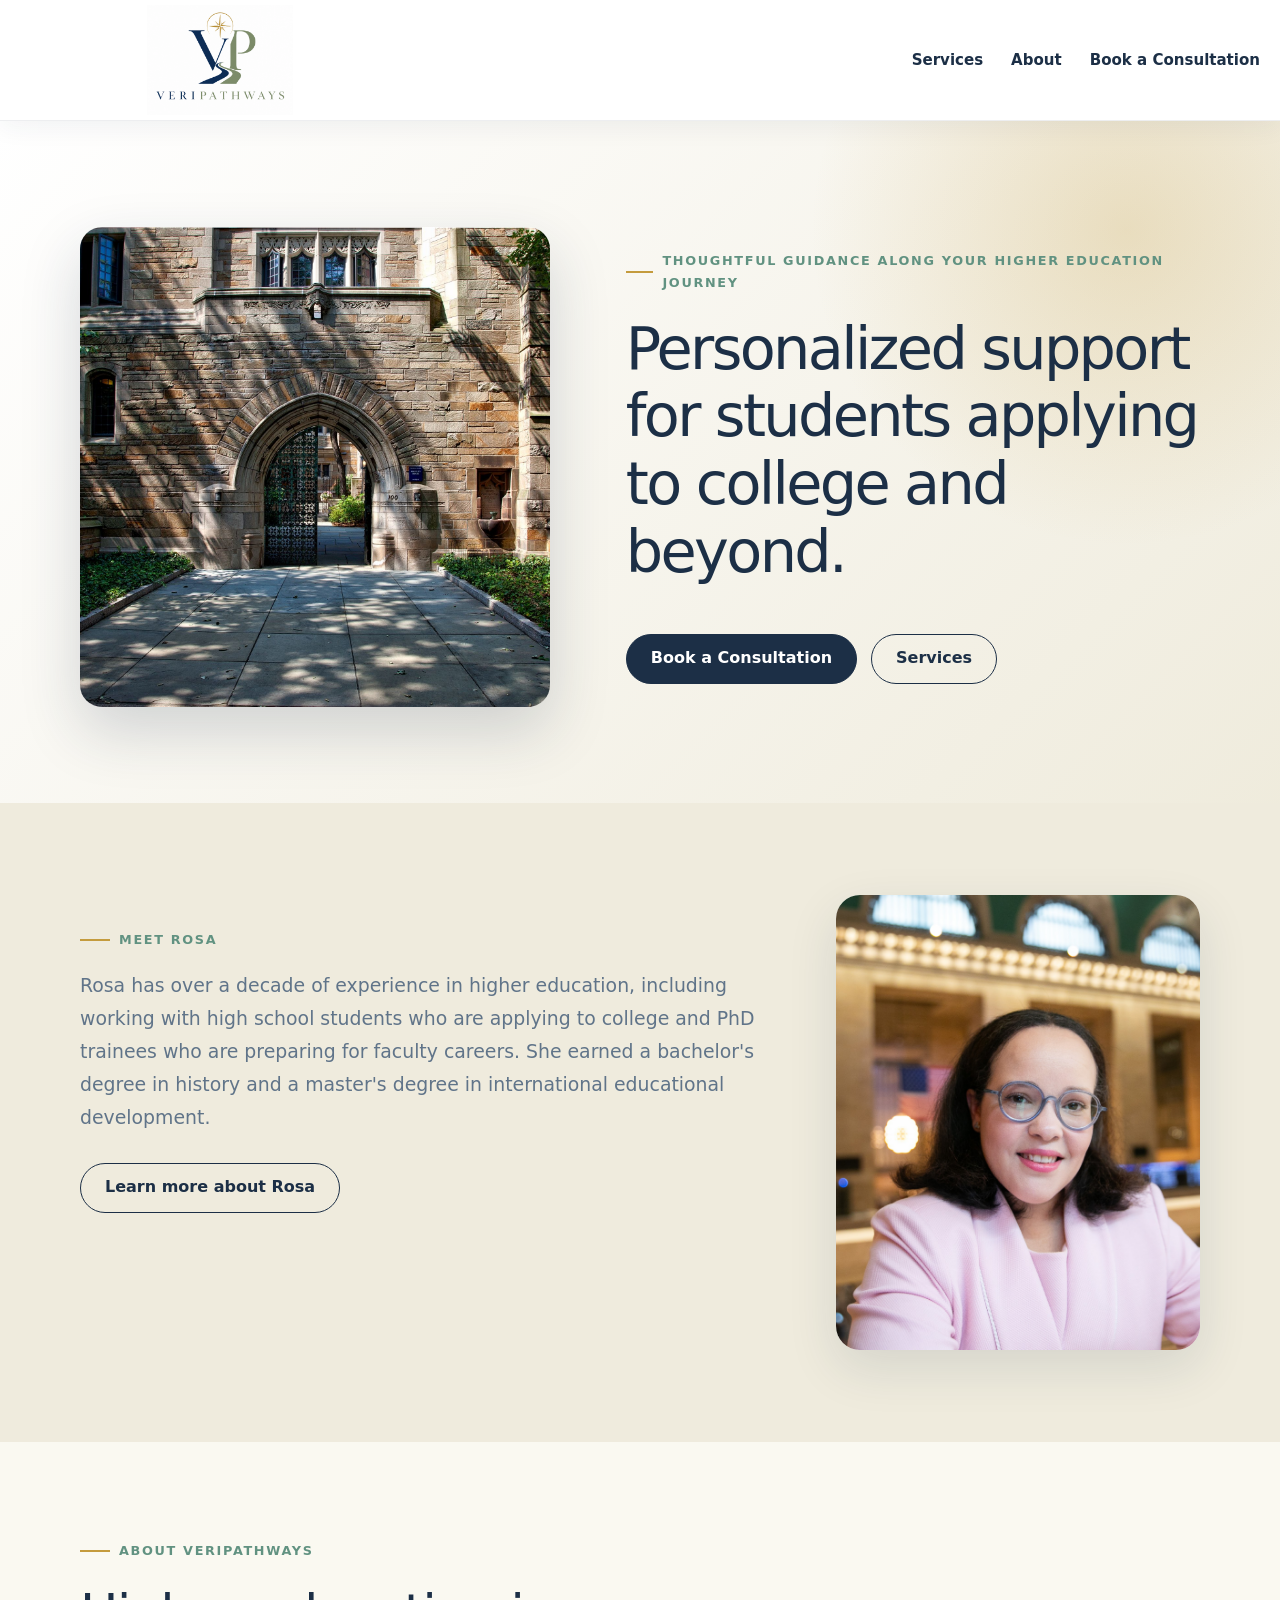
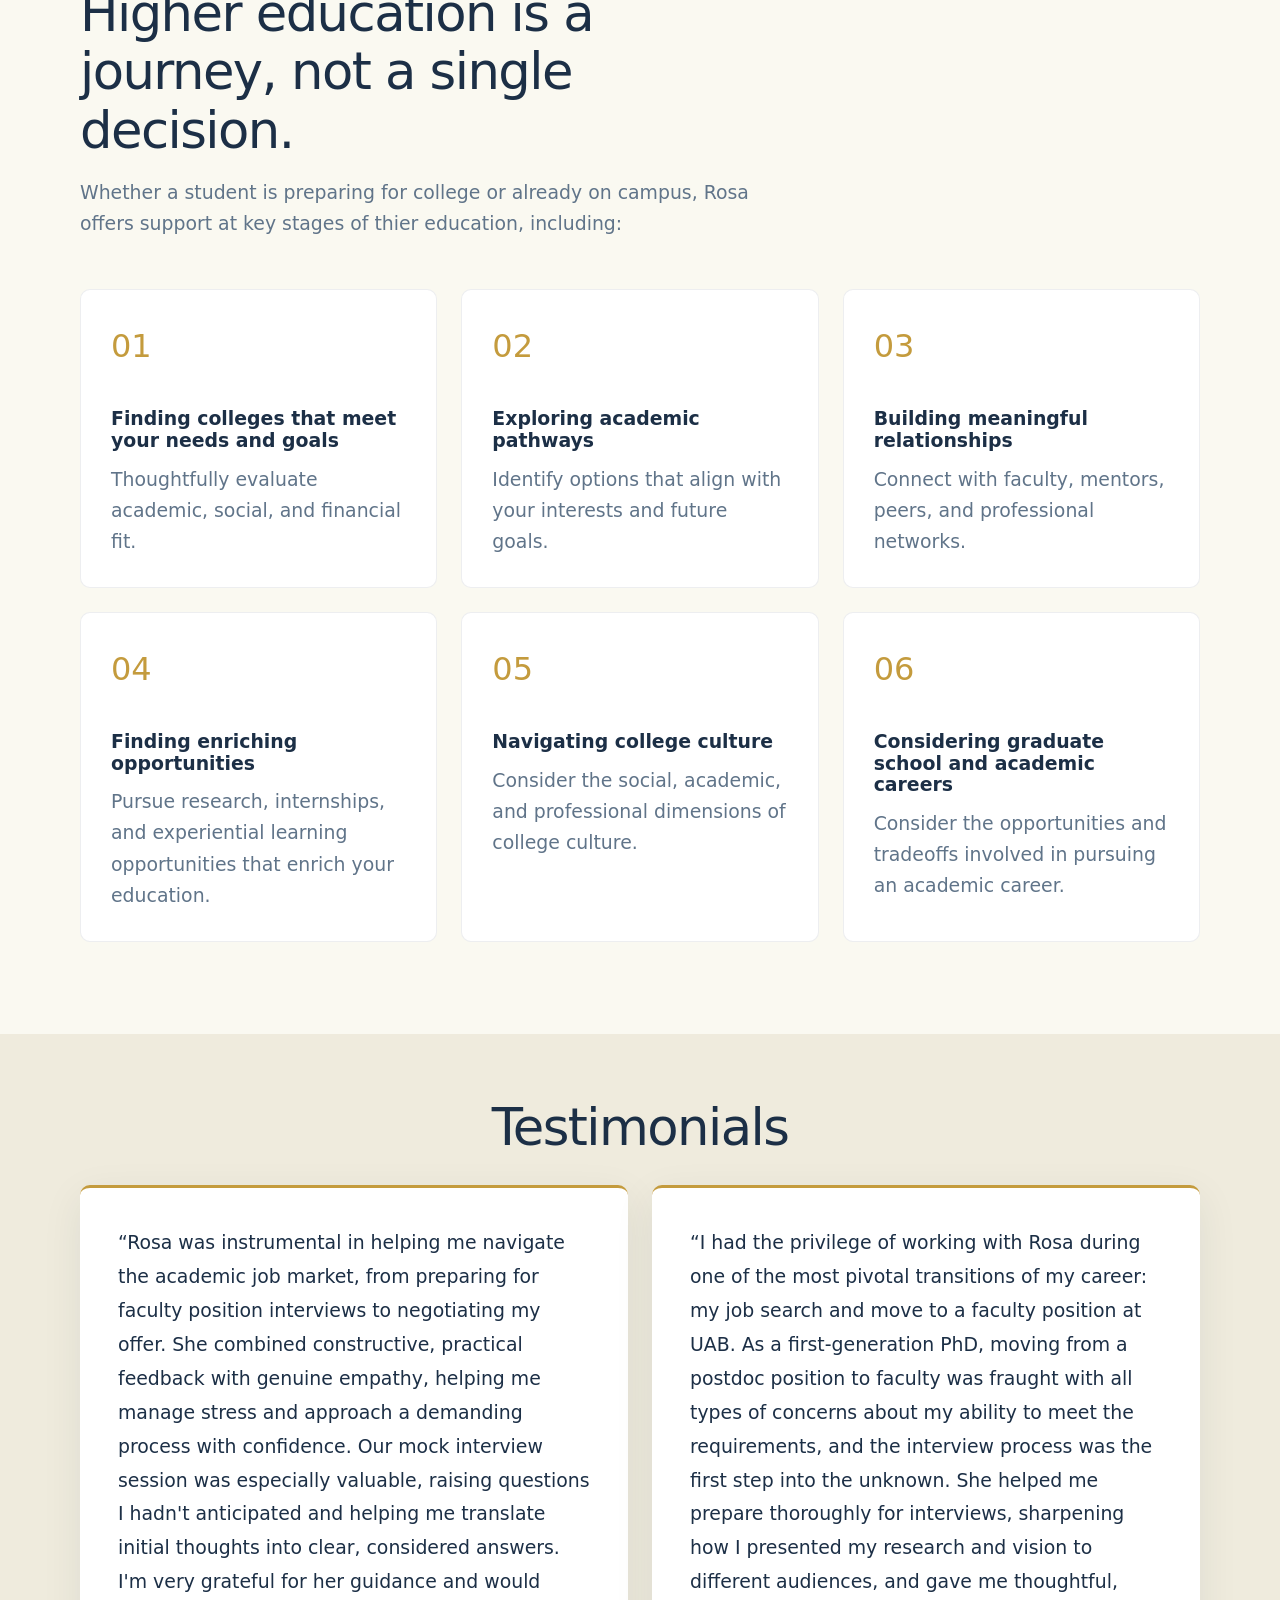
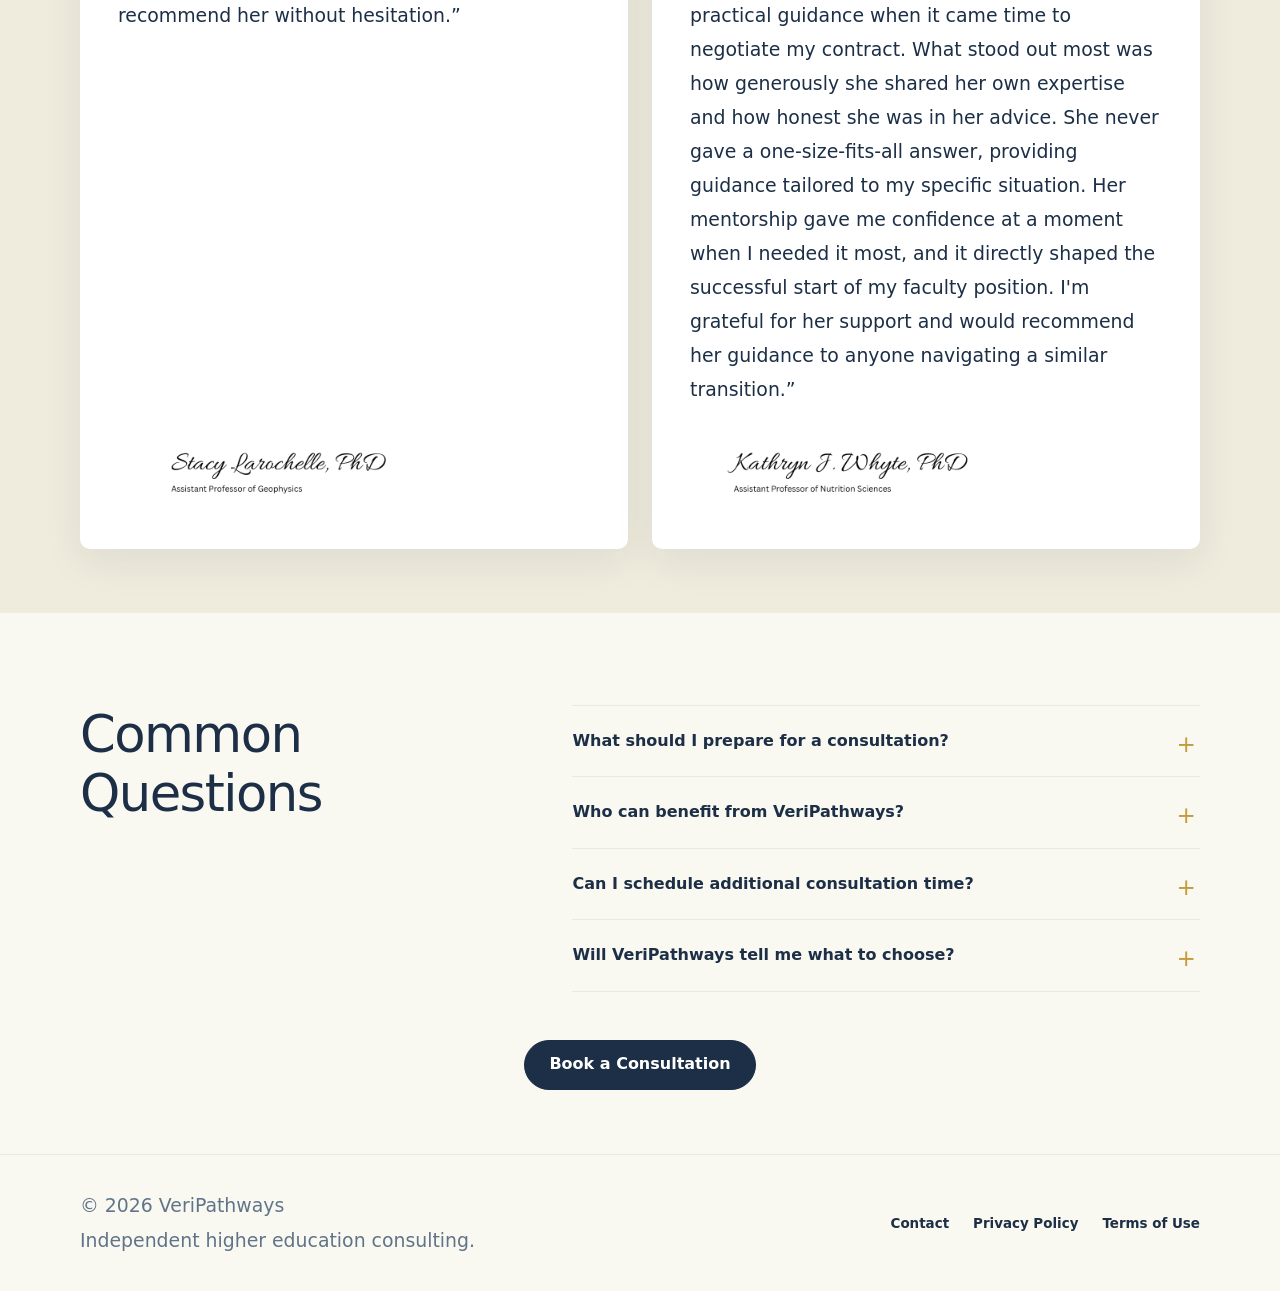
==== commit 0e5f4d4a: "august 27 changes" ====
--- a/index.html
+++ b/index.html
@@ -70,10 +70,8 @@
                     <p class="eyebrow">About VeriPathways</p>
                     <h2 id="why-heading">Higher education is a journey, not a single decision.</h2>
                     <p>
-                        From choosing a college to considering graduate school and academic careers, Rosa works
-                        with students and families to evaluate options, understand tradeoffs, and consider longer-term
-                        priorities. Whether a student is preparing for college or already on campus, Rosa offers
-                        support at key stages of their education, including:
+                        Whether a student is preparing for college or already on campus, Rosa offers support
+                        at key stages of thier education, including:
                     </p>
                 </div>
 
--- a/styles.css
+++ b/styles.css
@@ -394,6 +394,89 @@
     margin-bottom: 0;
 }
 
+.services-banner {
+    display: block;
+    width: 100%;
+    height: clamp(240px, 36vw, 430px);
+    margin-top: 32px;
+    border-radius: 24px;
+    object-fit: cover;
+    object-position: center 52%;
+    box-shadow: var(--vp-shadow-medium);
+}
+
+.services-packages {
+    padding: 72px 0;
+    background: var(--vp-white);
+}
+
+.services-packages .section-heading {
+    max-width: 800px;
+    margin: 0 auto 36px;
+    text-align: center;
+}
+
+.package-grid {
+    display: grid;
+    grid-template-columns: repeat(2, minmax(0, 1fr));
+    align-items: stretch;
+    gap: 24px;
+}
+
+.package-card {
+    display: flex;
+    flex-direction: column;
+    padding: 34px;
+    border: 1px solid var(--vp-line);
+    border-top: 3px solid var(--vp-accent);
+    border-radius: var(--vp-radius);
+    background: var(--vp-paper);
+    box-shadow: var(--vp-shadow-soft);
+}
+
+.package-label {
+    margin-bottom: 12px;
+    color: var(--vp-secondary);
+    font-size: 0.78rem;
+    font-weight: 850;
+    letter-spacing: 0.12em;
+    text-transform: uppercase;
+}
+
+.package-card h2 {
+    margin-bottom: 14px;
+    font-size: clamp(1.45rem, 2.5vw, 2rem);
+    font-weight: 550;
+    letter-spacing: -0.025em;
+}
+
+.package-fit {
+    min-height: 5.5rem;
+    padding-bottom: 20px;
+    border-bottom: 1px solid var(--vp-line);
+    color: var(--vp-muted);
+}
+
+.package-card ul {
+    display: grid;
+    gap: 9px;
+    margin-top: auto;
+    padding-top: 20px;
+    padding-left: 1.2rem;
+}
+
+.package-card li::marker {
+    color: var(--vp-secondary);
+}
+
+.package-note {
+    max-width: 900px;
+    margin: 28px auto 0;
+    color: var(--vp-muted);
+    font-size: 0.92rem;
+    text-align: center;
+}
+
 .testimonials-section {
     padding: 64px 0;
     background: var(--vp-light);
@@ -533,9 +616,13 @@
     gap: clamp(40px, 7vw, 80px);
 }
 
+.about-me-details {
+    margin-top: 28px;
+}
+
 .about-me-portrait {
     overflow: hidden;
-    margin-top: 52px;
+    margin-top: 0;
     border-radius: 24px;
     background: var(--vp-white);
     box-shadow: var(--vp-shadow-medium);
@@ -785,11 +872,19 @@
         margin: 0 auto;
     }
 
+    .about-me-details {
+        margin-top: 0;
+    }
+
     .value-grid {
         grid-template-columns: 1fr;
     }
 
     .testimonial-list {
+        grid-template-columns: 1fr;
+    }
+
+    .package-grid {
         grid-template-columns: 1fr;
     }
 
@@ -805,6 +900,18 @@
 @media (max-width: 700px) {
     .container {
         width: min(100% - 28px, 1120px);
+    }
+
+    .services-packages {
+        padding: 58px 0;
+    }
+
+    .package-card {
+        padding: 26px;
+    }
+
+    .package-fit {
+        min-height: 0;
     }
 
     .nav {
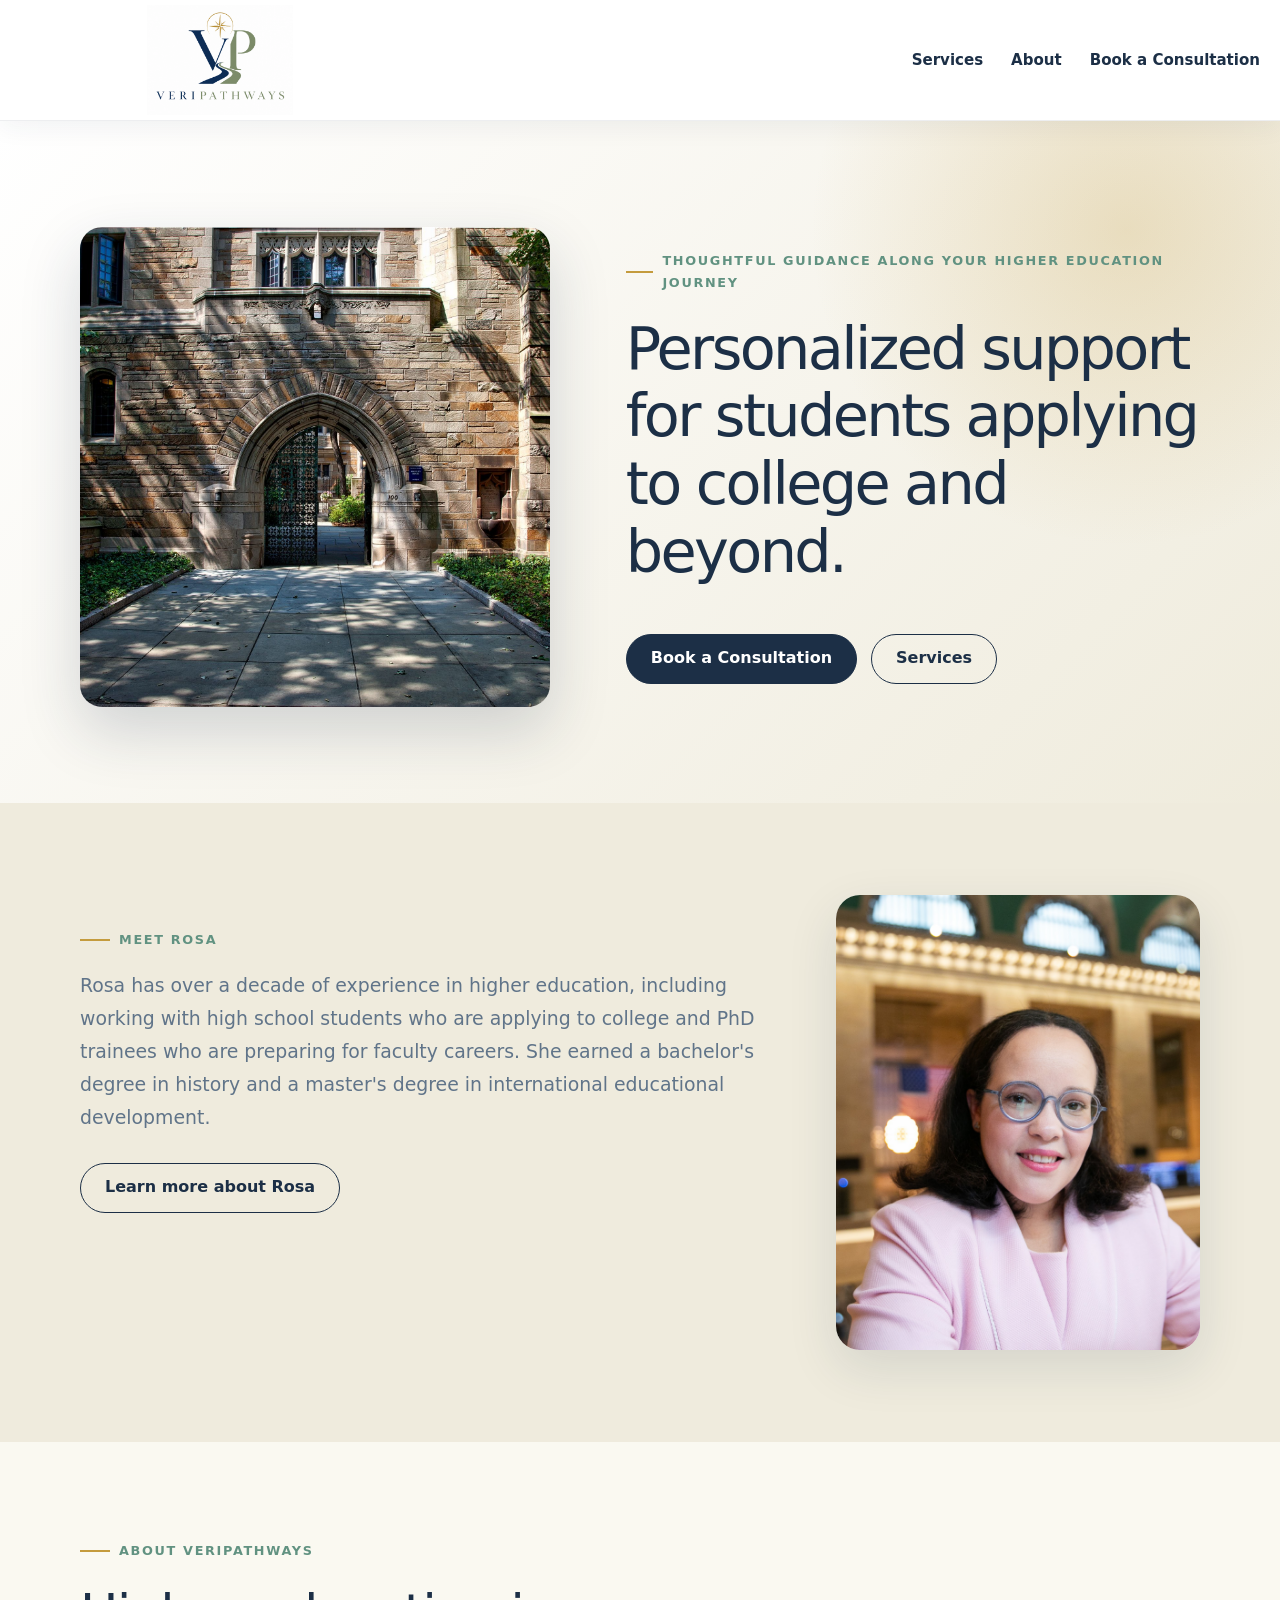
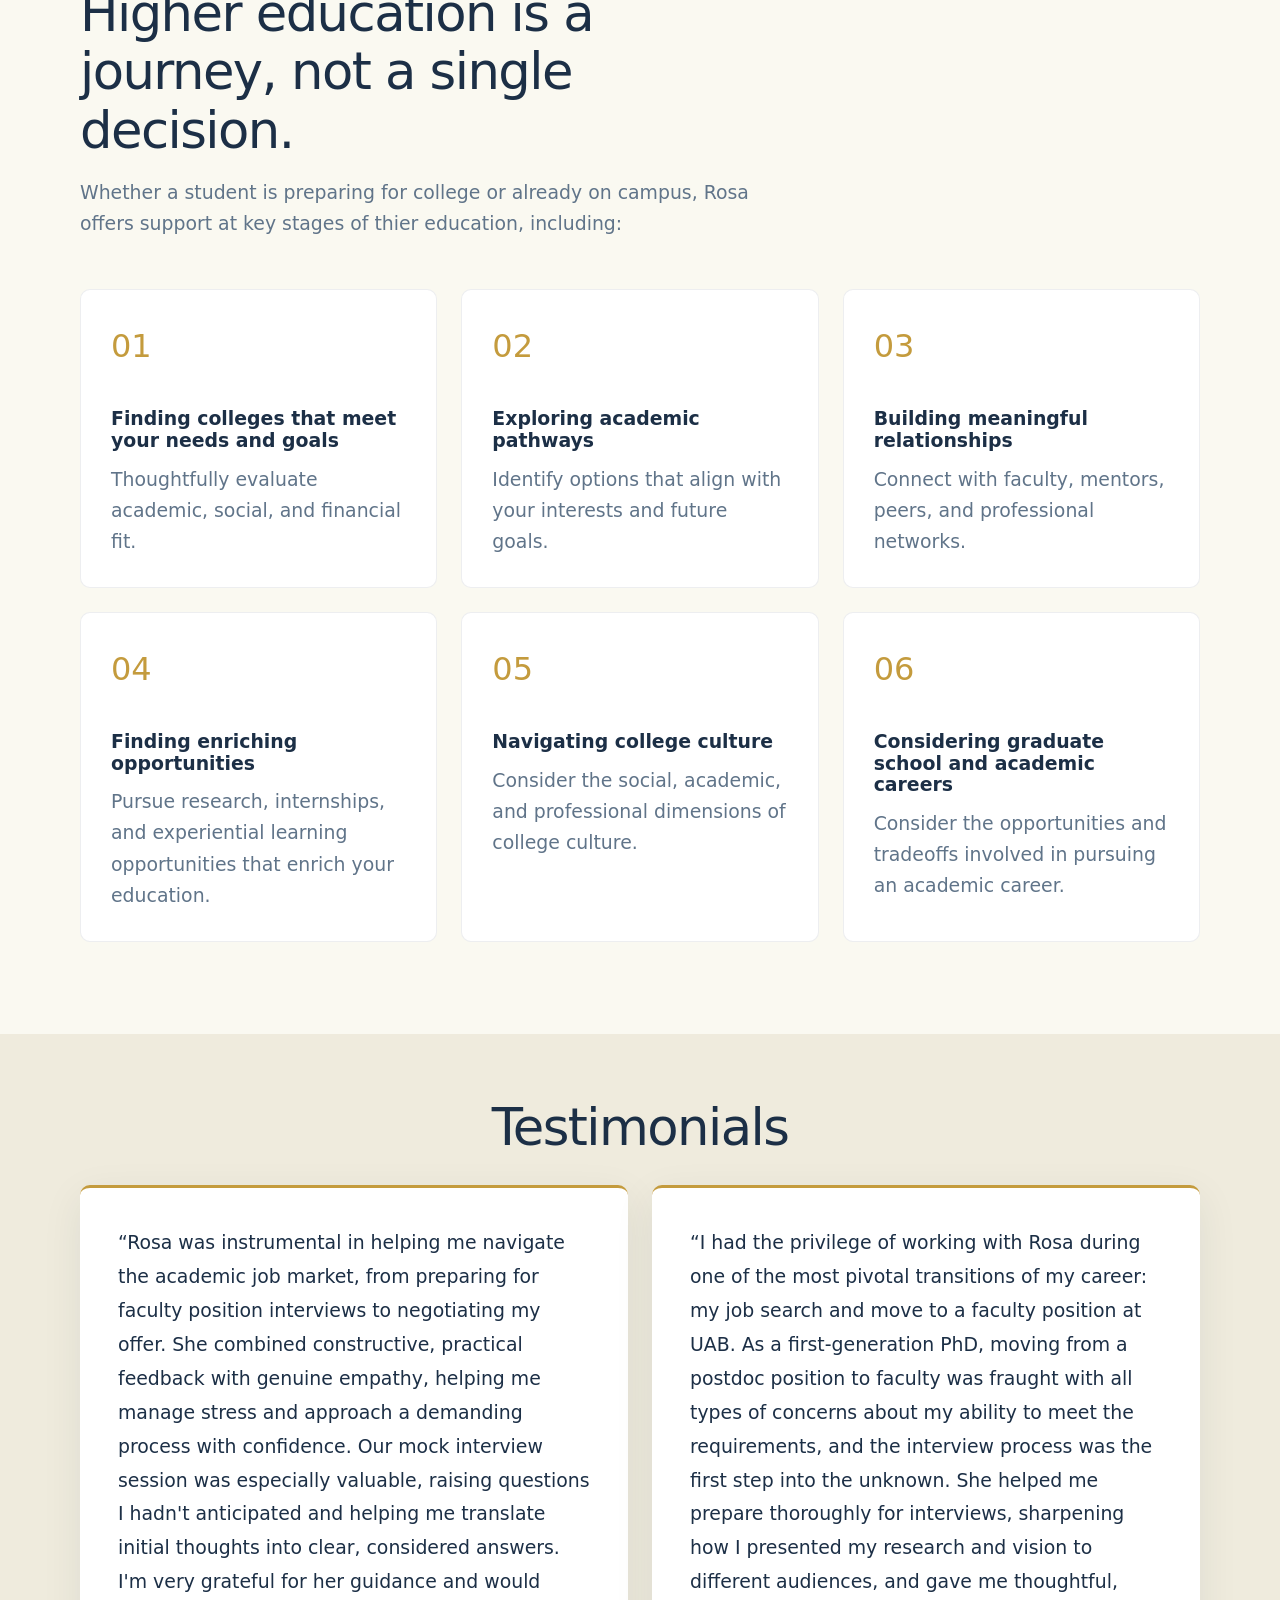
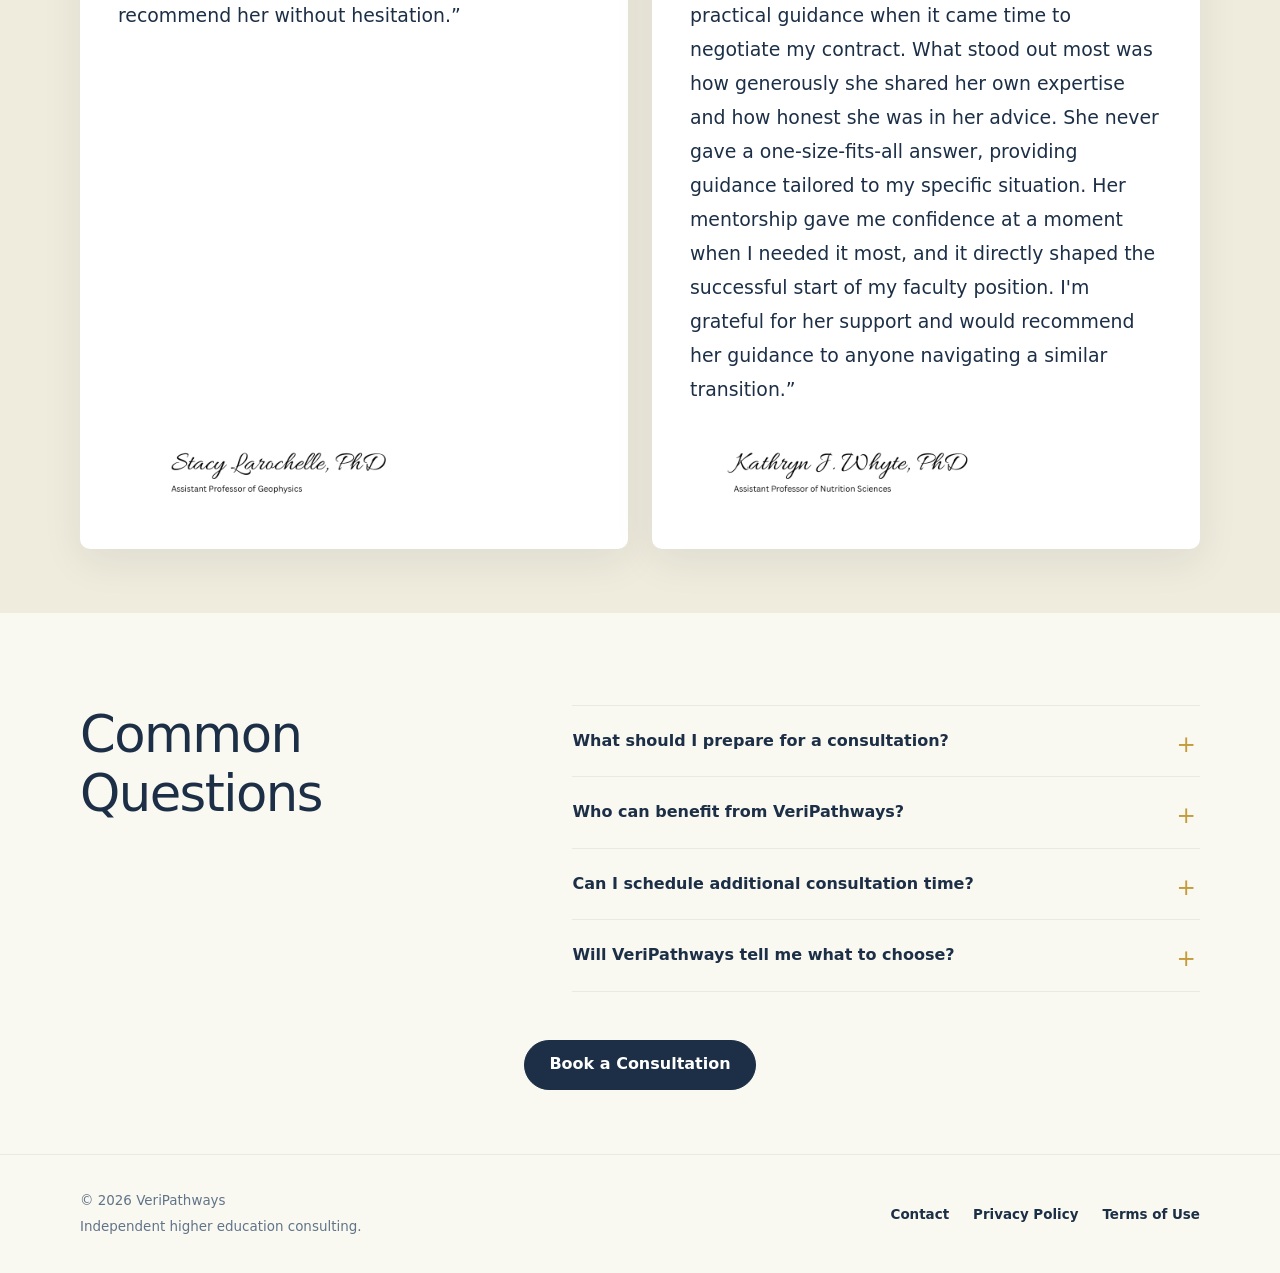
==== commit 5ccbfac2: "final page edits - august 28" ====
--- a/index.html
+++ b/index.html
@@ -23,7 +23,7 @@
             <ul class="nav-links" id="main-navigation">
                 <li><a href="services.html">Services</a></li>
                 <li><a href="about.html">About</a></li>
-                <li><a href="mailto:info@veripathways.com?subject=Consultation%20Appointment">Book a Consultation</a></li>
+                <li><a href="https://calendar.app.google/QWCmZcuxgJFNvqA4A" data-consultation-link>Book a Consultation</a></li>
             </ul>
         </nav>
     </header>
@@ -38,7 +38,7 @@
                     <p class="eyebrow">Thoughtful guidance along your higher education journey</p>
                     <h1>Personalized support for students applying to college and beyond.</h1>
                     <div class="hero-actions">
-                        <a class="button" href="mailto:info@veripathways.com?subject=Consultation%20Appointment">Book a Consultation</a>
+                        <a class="button" href="https://calendar.app.google/QWCmZcuxgJFNvqA4A" data-consultation-link>Book a Consultation</a>
                         <a class="button button-secondary" href="services.html">Services</a>
                     </div>
                 </div>
@@ -204,7 +204,7 @@
 
         <section class="page-bottom-action" aria-label="Book a consultation">
             <div class="container">
-                <a class="button" href="mailto:info@veripathways.com?subject=Consultation%20Appointment">Book a Consultation</a>
+                <a class="button" href="https://calendar.app.google/QWCmZcuxgJFNvqA4A" data-consultation-link>Book a Consultation</a>
             </div>
         </section>
     </main>
--- a/styles.css
+++ b/styles.css
@@ -434,6 +434,10 @@
     box-shadow: var(--vp-shadow-soft);
 }
 
+.package-card-wide {
+    grid-column: 1 / -1;
+}
+
 .package-label {
     margin-bottom: 12px;
     color: var(--vp-secondary);
@@ -754,7 +758,7 @@
 .footer-copy,
 .disclaimer {
     color: var(--vp-muted);
-    font-size: 0.78rem;
+    font-size: 0.84rem;
 }
 
 .disclaimer {
@@ -762,7 +766,7 @@
     margin-top: 4px;
 }
 
-.home-page p:not(.eyebrow) {
+.home-page main p:not(.eyebrow) {
     font-family: var(--vp-font-sans);
     font-size: 1.18rem;
     font-style: normal;
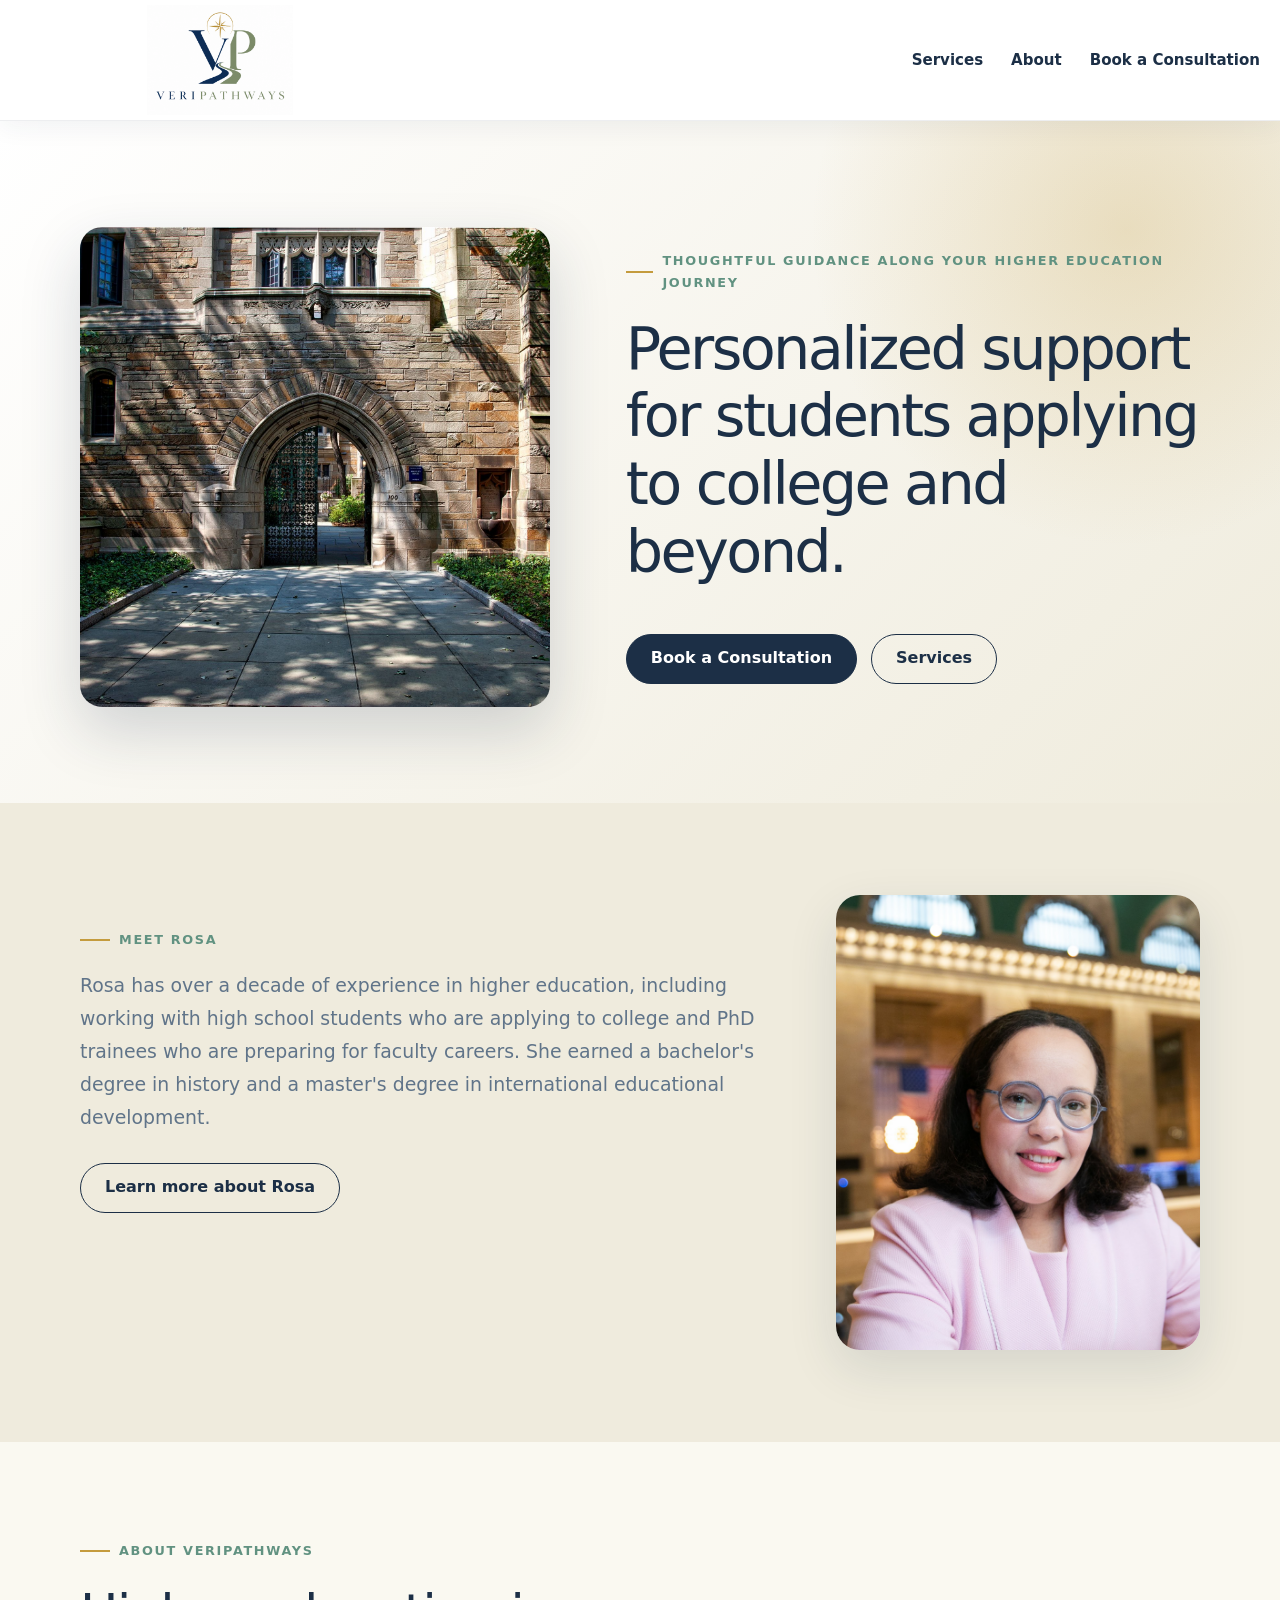
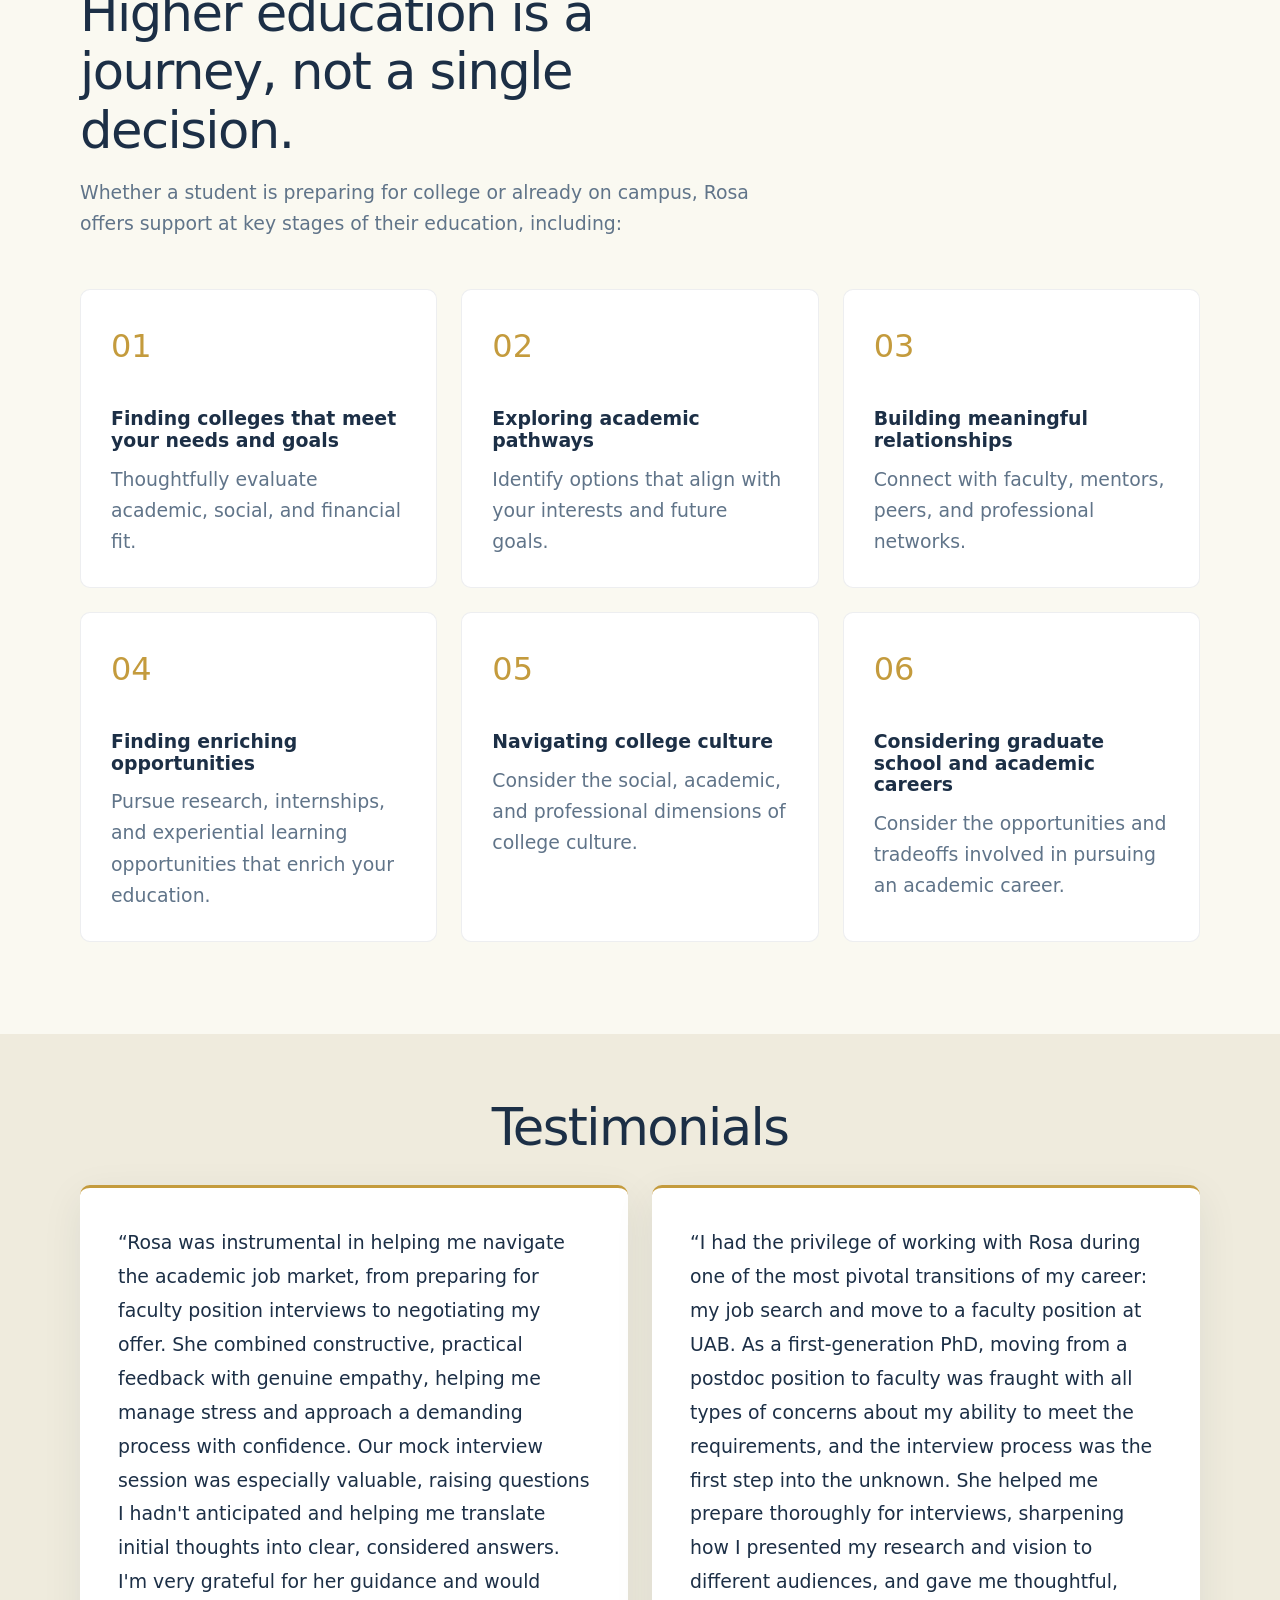
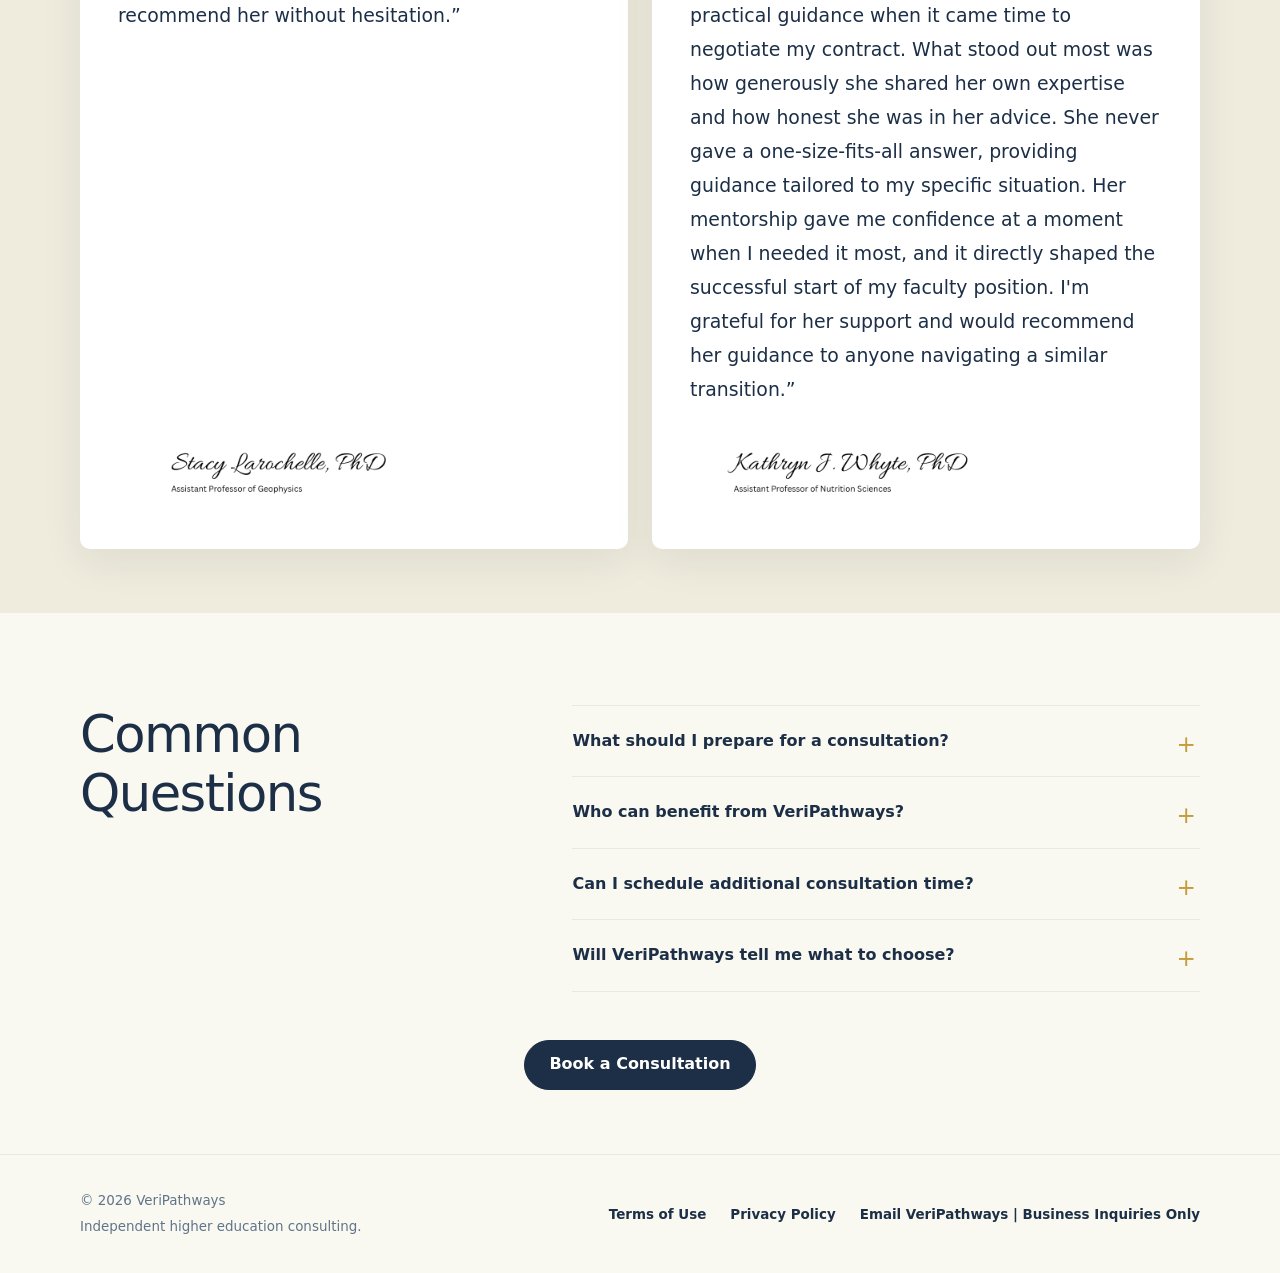
==== commit e83320f1: "major site changes" ====
--- a/index.html
+++ b/index.html
@@ -13,7 +13,7 @@
     <header class="site-header">
         <nav class="nav container" aria-label="Main navigation">
             <a class="site-banner" href="index.html" aria-label="VeriPathways home">
-                <img src="assets/images/veripathways-logo.png" alt="VeriPathways">
+                <img src="assets/images/company-logo/veripathways-logo.png" alt="VeriPathways">
             </a>
             <button class="nav-toggle" type="button" aria-expanded="false" aria-controls="main-navigation" aria-label="Toggle navigation menu">
                 <span class="nav-toggle-line"></span>
@@ -32,7 +32,7 @@
         <section class="hero">
             <div class="hero-grid container">
                 <div class="hero-image">
-                    <img src="assets/images/stockphoto1.jpg" alt="Stone archway leading into a university campus">
+                    <img src="assets/images/stock/stockuniversitycampus.jpg" alt="Stone archway leading into a university campus">
                 </div>
                 <div class="hero-content">
                     <p class="eyebrow">Thoughtful guidance along your higher education journey</p>
@@ -59,7 +59,7 @@
                 </div>
 
                 <figure class="about-me-portrait">
-                    <img src="assets/images/founder-portrait.jpg" alt="Rosa Chavarro, founder of VeriPathways" loading="lazy">
+                    <img src="assets/images/founder/founder-portrait.jpg" alt="Rosa Chavarro, founder of VeriPathways" loading="lazy">
                 </figure>
             </div>
         </section>
@@ -71,7 +71,7 @@
                     <h2 id="why-heading">Higher education is a journey, not a single decision.</h2>
                     <p>
                         Whether a student is preparing for college or already on campus, Rosa offers support
-                        at key stages of thier education, including:
+                        at key stages of their education, including:
                     </p>
                 </div>
 
@@ -132,7 +132,7 @@
                         </blockquote>
                         <figcaption>
                             <img class="testimonial-signature"
-                                src="assets/images/testimonial-signature1.png"
+                                src="assets/images/testimonial-signatures/testimonial-signature1.png"
                                 alt="Stacy Larochelle, PhD, Assistant Professor of Geophysics">
                         </figcaption>
                     </figure>
@@ -156,7 +156,7 @@
                         </blockquote>
                         <figcaption>
                             <img class="testimonial-signature"
-                                src="assets/images/testimonial-signature2.png"
+                                src="assets/images/testimonial-signatures/testimonial-signature2.png"
                                 alt="Kathryn J. Whyte, PhD, Assistant Professor of Nutrition Sciences">
                         </figcaption>
                     </figure>
@@ -218,9 +218,11 @@
                 </p>
             </div>
             <ul class="footer-links" aria-label="Footer navigation">
-                <li><a href="contact.html">Contact</a></li>
+                <li><a href="terms-of-use.html">Terms of Use</a></li>
                 <li><a href="privacy-policy.html">Privacy Policy</a></li>
-                <li><a href="terms-of-use.html">Terms of Use</a></li>
+                <li class="footer-inquiries">
+                    <a href="mailto:info@veripathways.com?subject=VeriPathways%20Inquiry" title="info@veripathways.com">Email VeriPathways | Business Inquiries Only</a>
+                </li>
             </ul>
         </div>
     </footer>
--- a/styles.css
+++ b/styles.css
@@ -363,10 +363,6 @@
     white-space: nowrap;
 }
 
-.contact-email-panel h2 {
-    margin-bottom: 0;
-}
-
 .page-hero {
     min-height: calc(100vh - 110px);
     background:
@@ -544,8 +540,19 @@
 }
 
 .page-cta {
-    padding-top: 0;
+    display: grid;
+    justify-items: center;
+    gap: 24px;
+    padding: 70px 20px;
     background: var(--vp-light);
+    text-align: center;
+}
+
+.page-cta h2 {
+    margin-bottom: 0;
+    color: var(--vp-primary);
+    font-size: clamp(2rem, 4vw, 3rem);
+    font-weight: 500;
 }
 
 .about {
@@ -774,6 +781,7 @@
 
 .footer-links {
     display: flex;
+    align-items: center;
     gap: 24px;
     list-style: none;
 }
@@ -807,12 +815,22 @@
     max-width: 780px;
 }
 
-.legal-content h1 {
+.content-page-heading {
+    max-width: 780px;
+    margin-bottom: 45px;
+}
+
+.content-page-heading h1 {
     max-width: 780px;
     margin: 0 0 10px;
     font-size: clamp(2.7rem, 5vw, 4.5rem);
 }
 
+.content-page-heading > p:not(.policy-date) {
+    color: var(--vp-muted);
+    font-size: 1.08rem;
+}
+
 .legal-content h2 {
     margin: 35px 0 10px;
     color: var(--vp-primary);
@@ -830,7 +848,7 @@
 }
 
 .policy-date {
-    margin-bottom: 45px;
+    margin-bottom: 0;
     font-size: 0.9rem;
 }
 
@@ -1023,6 +1041,11 @@
 
     .footer-links {
         flex-wrap: wrap;
+        row-gap: 18px;
+    }
+
+    .footer-inquiries {
+        flex-basis: 100%;
     }
 }
 
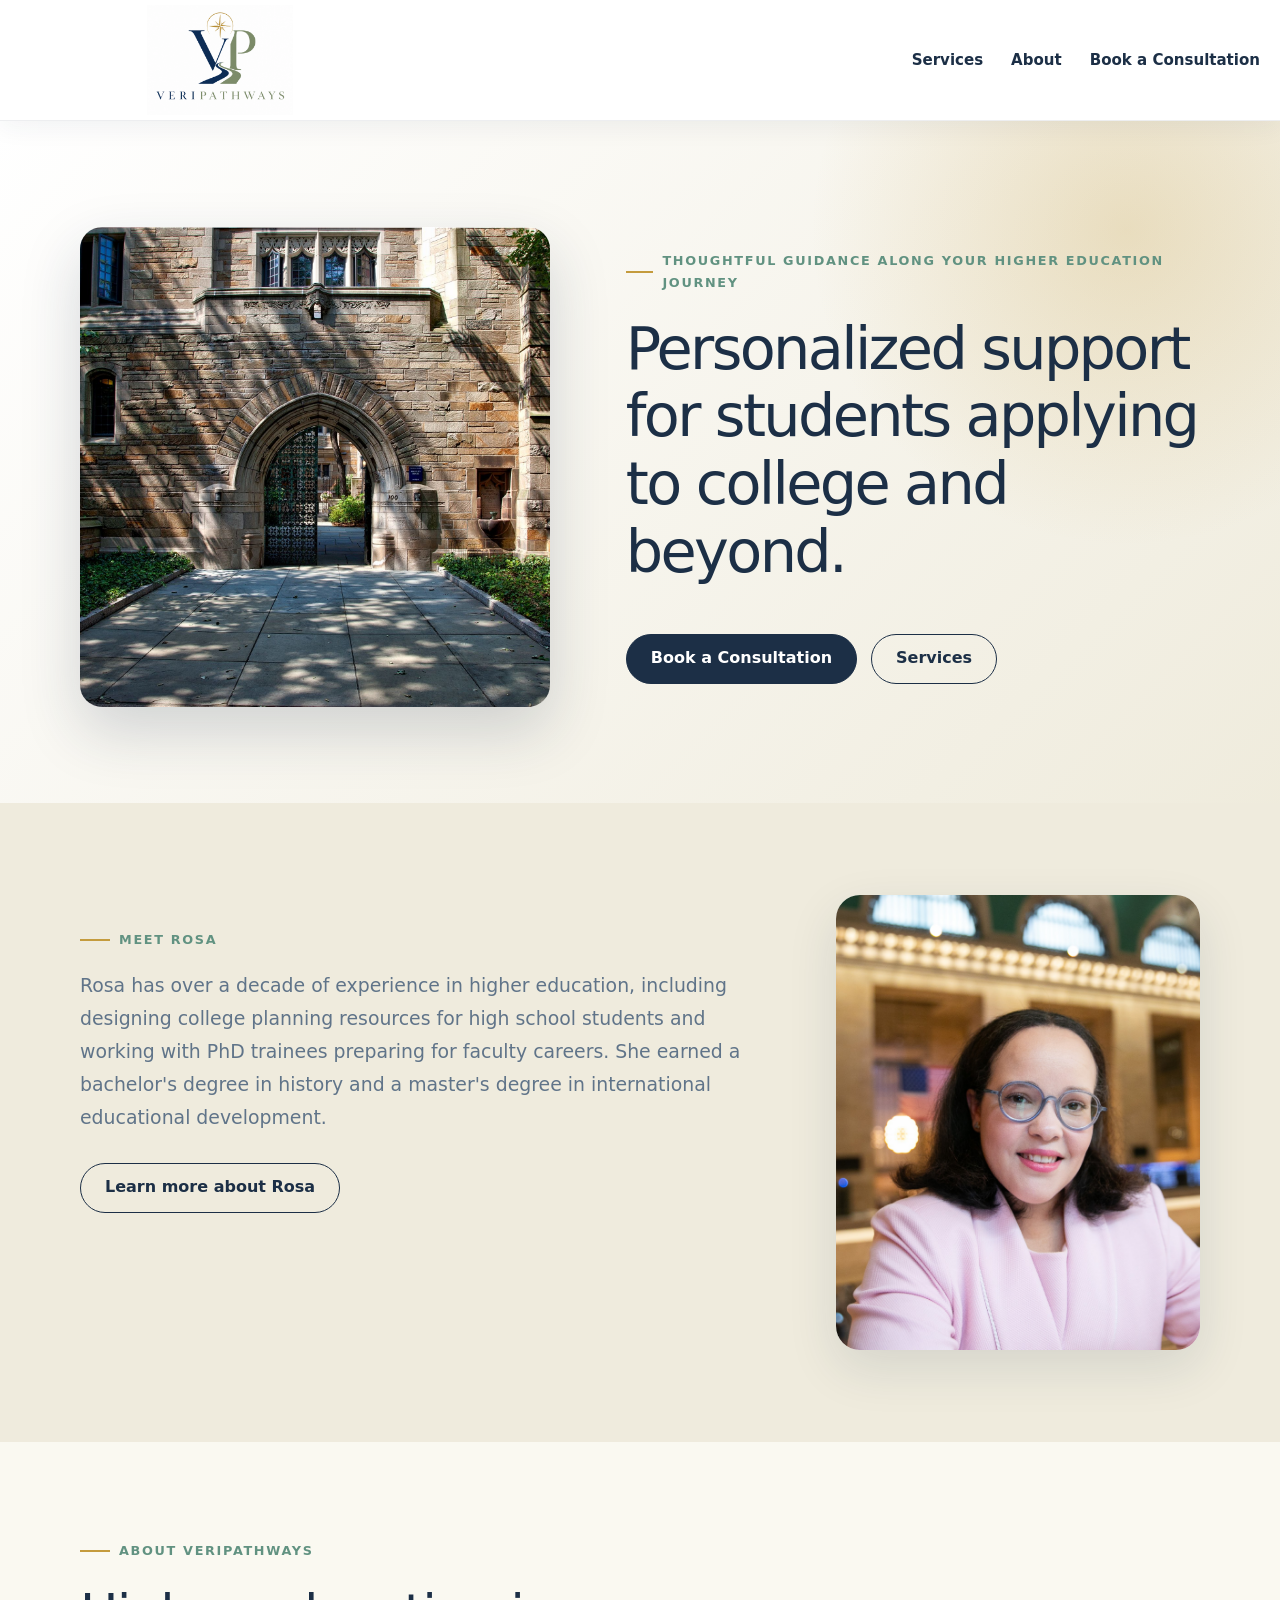
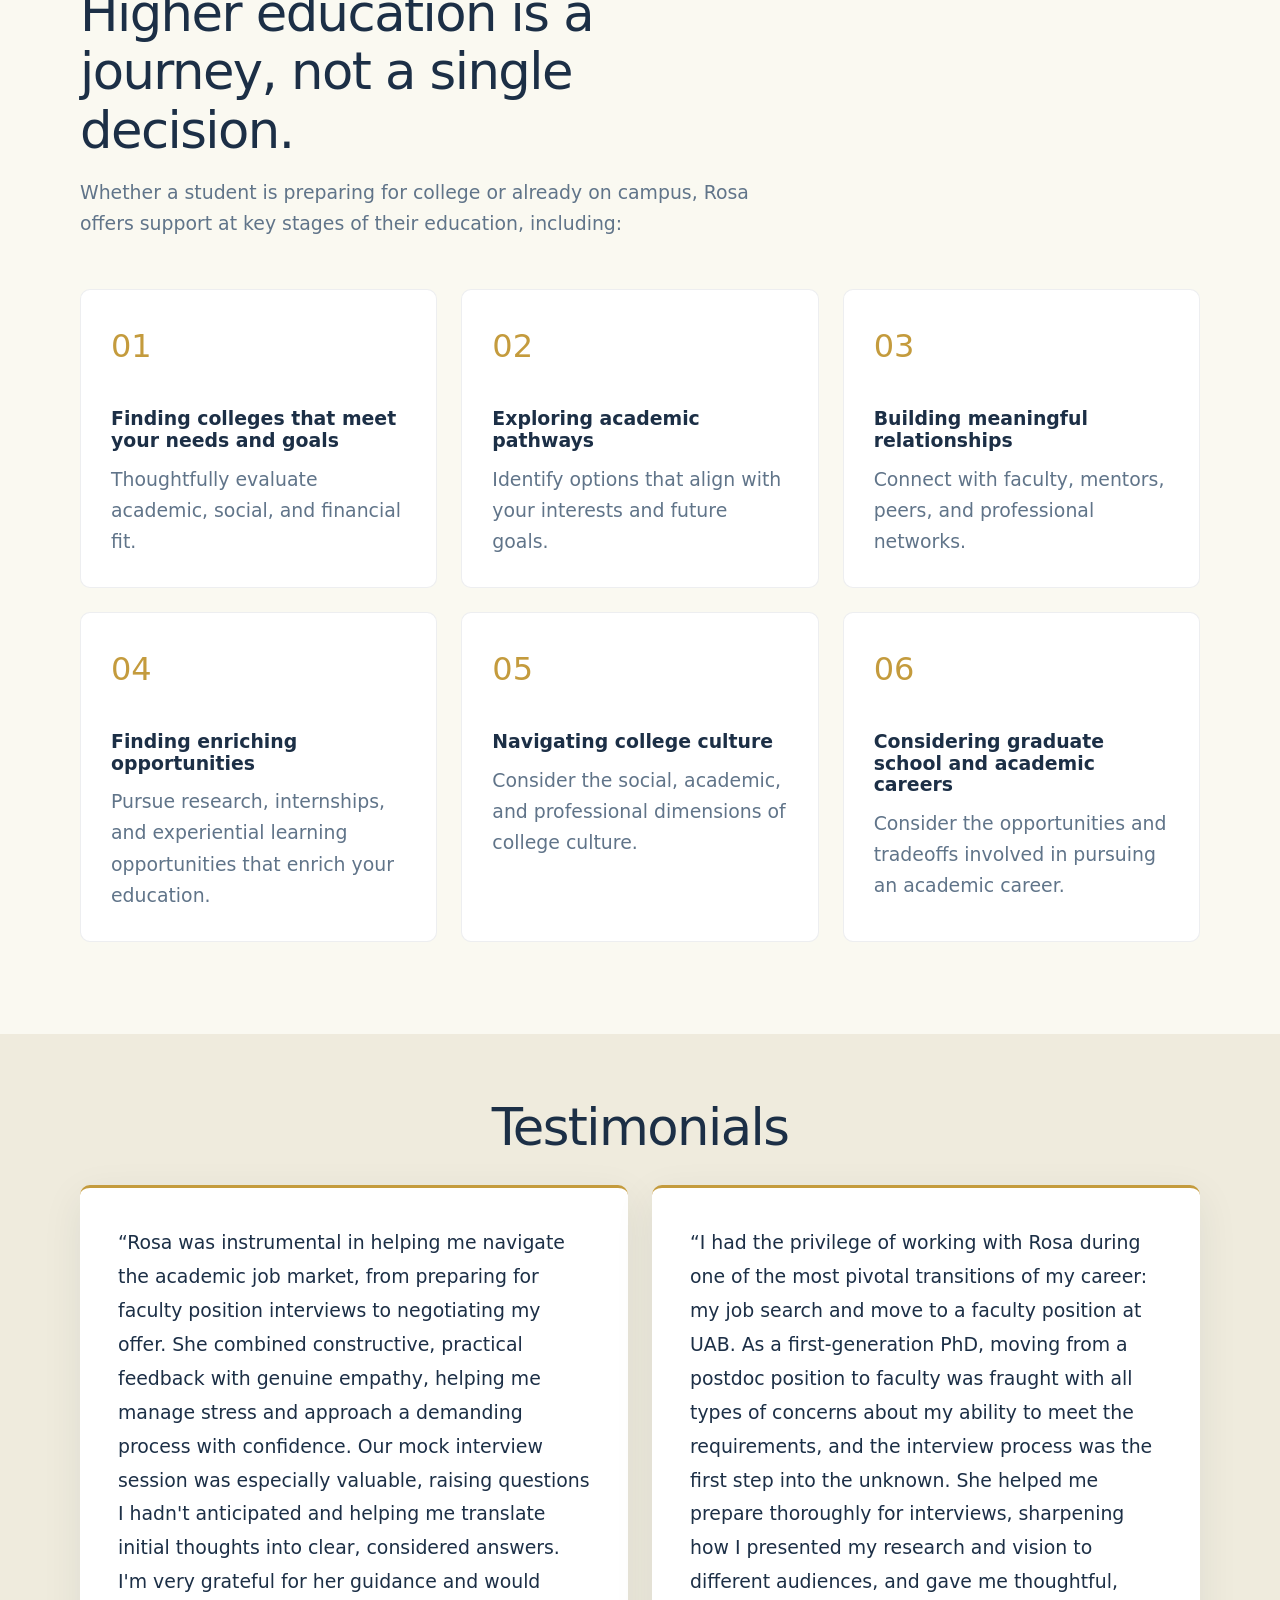
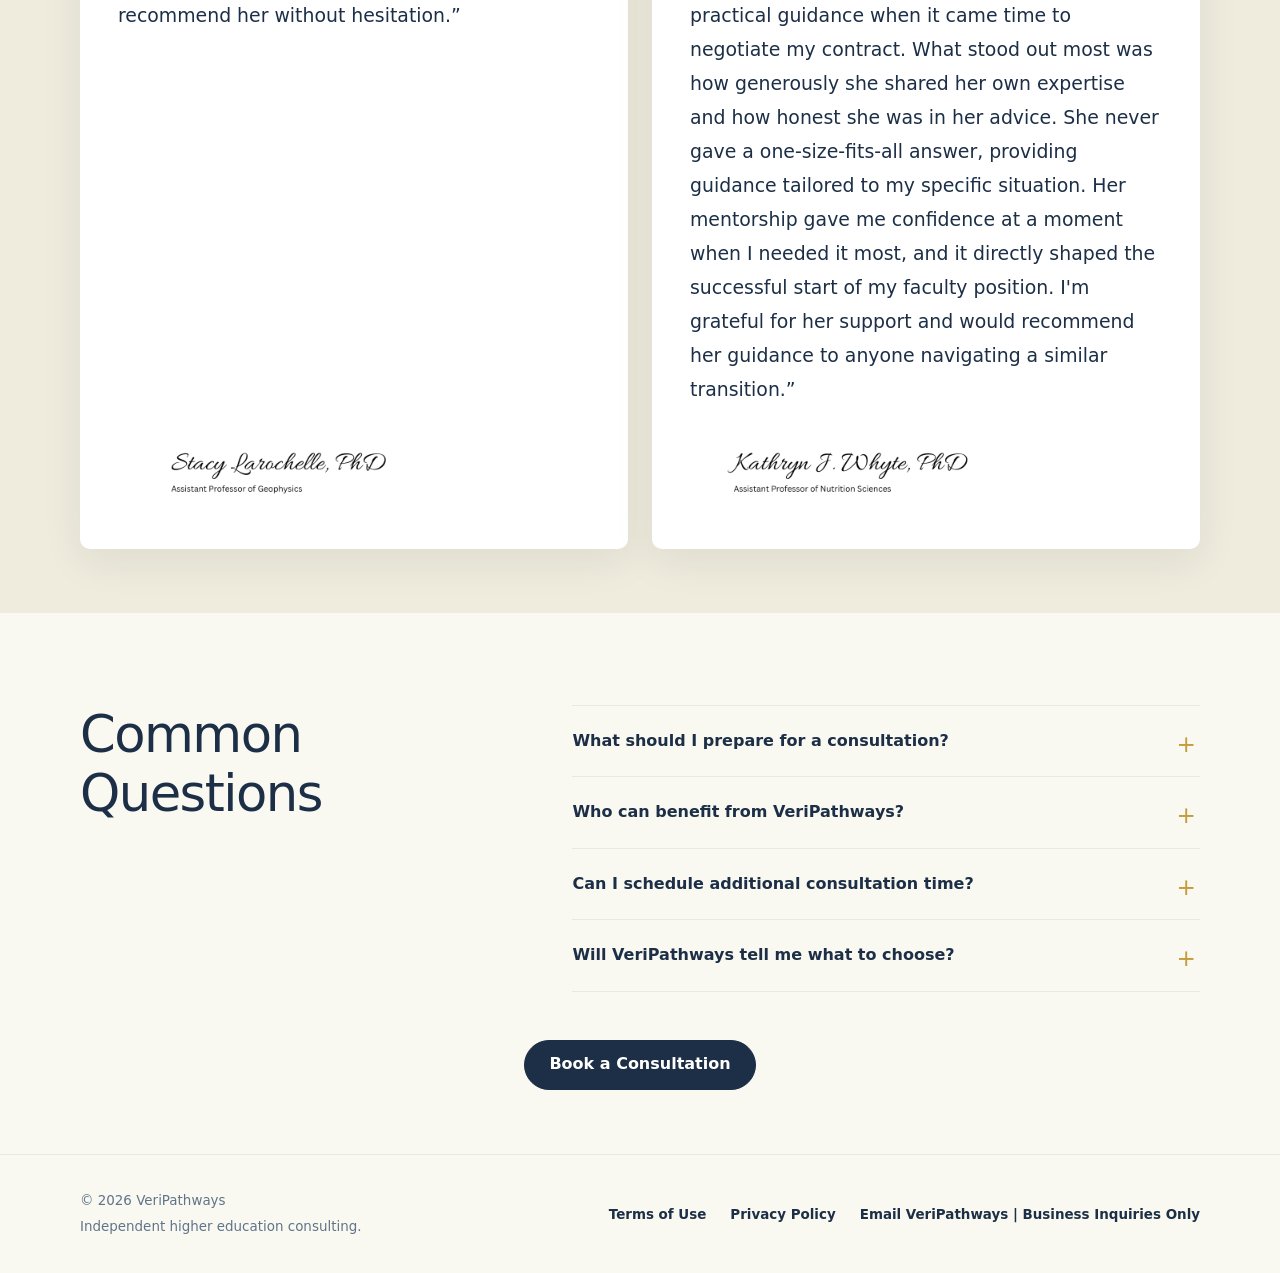
==== commit 0de9ef45: "small text changes updated" ====
--- a/index.html
+++ b/index.html
@@ -50,8 +50,8 @@
                 <div class="about-me-details">
                     <h2 class="eyebrow" id="about-me-heading">Meet Rosa</h2>
                     <p>
-                        Rosa has over a decade of experience in higher education, including working with high school
-                        students who are applying to college and PhD trainees who are preparing for faculty careers.
+                        Rosa has over a decade of experience in higher education, including designing college planning
+                        resources for high school students and working with PhD trainees preparing for faculty careers.
                         She earned a bachelor's degree in history and a master's degree in international educational
                         development.
                     </p>
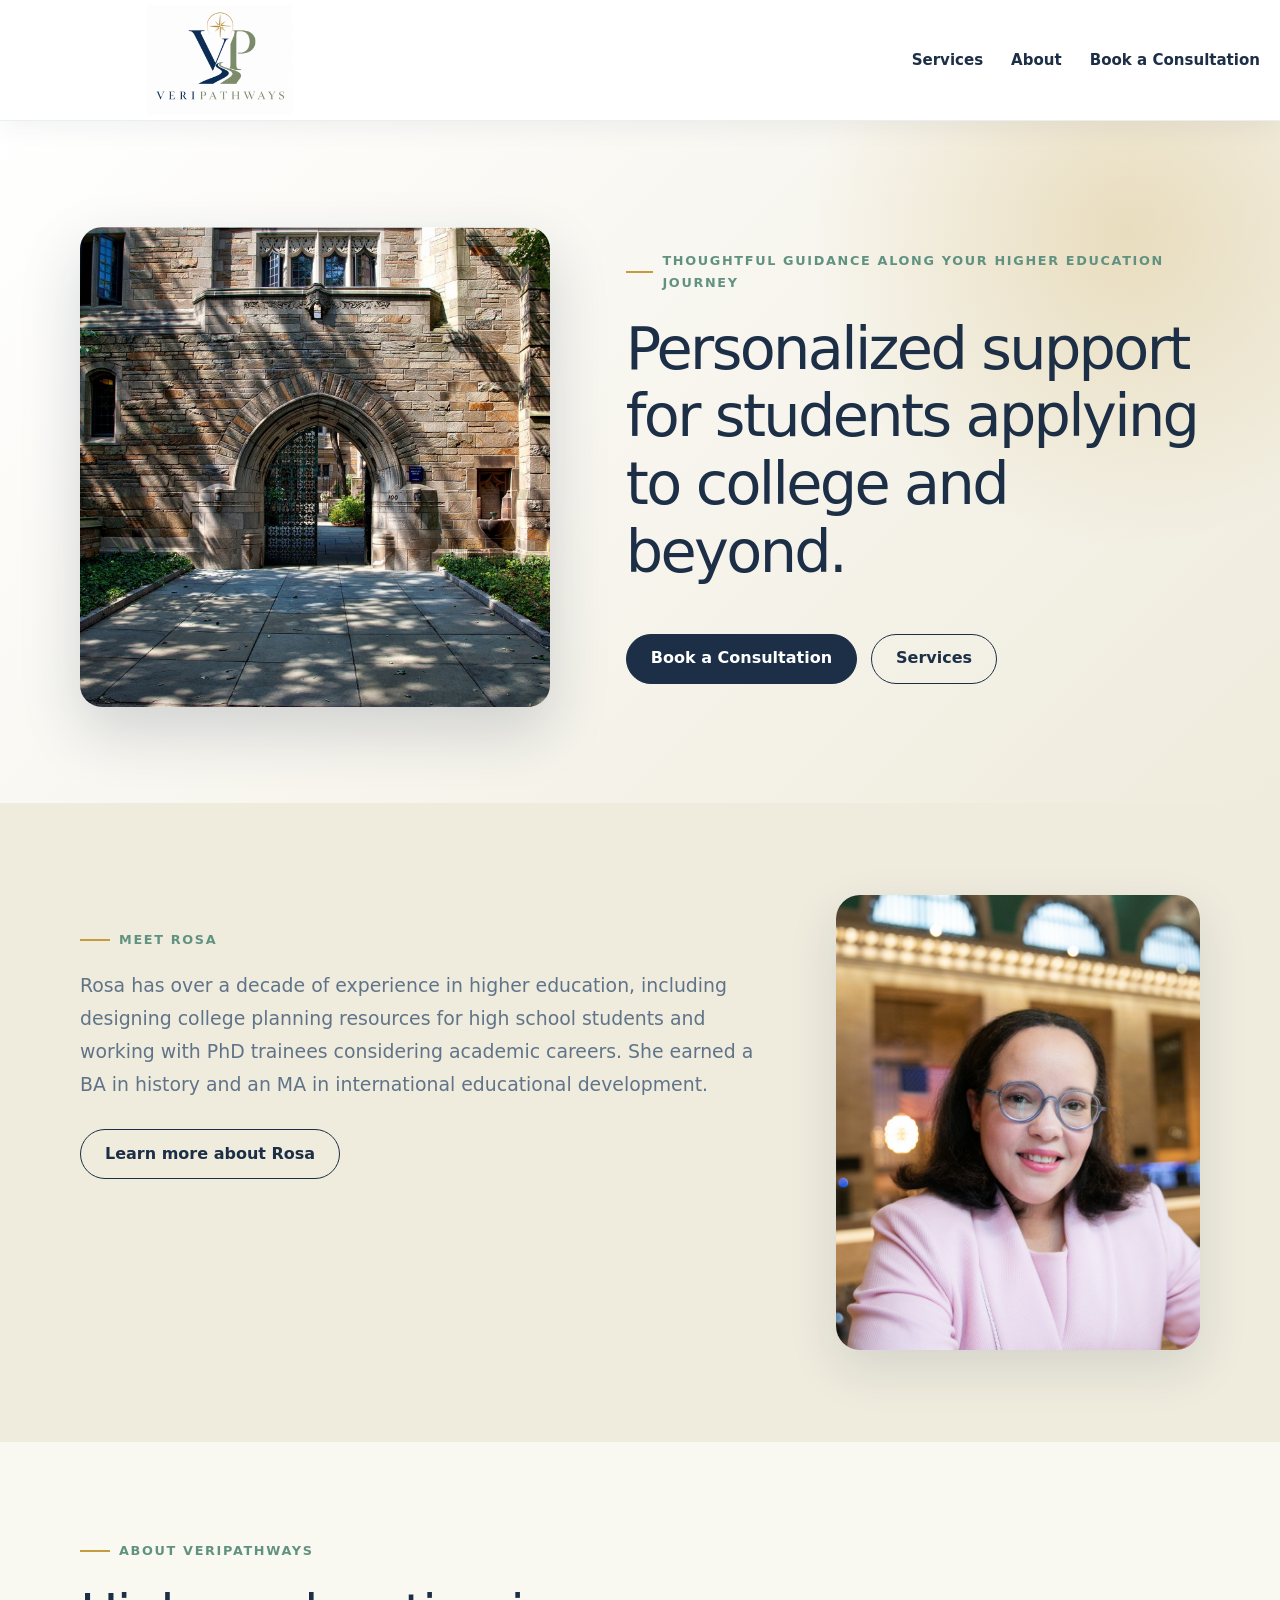
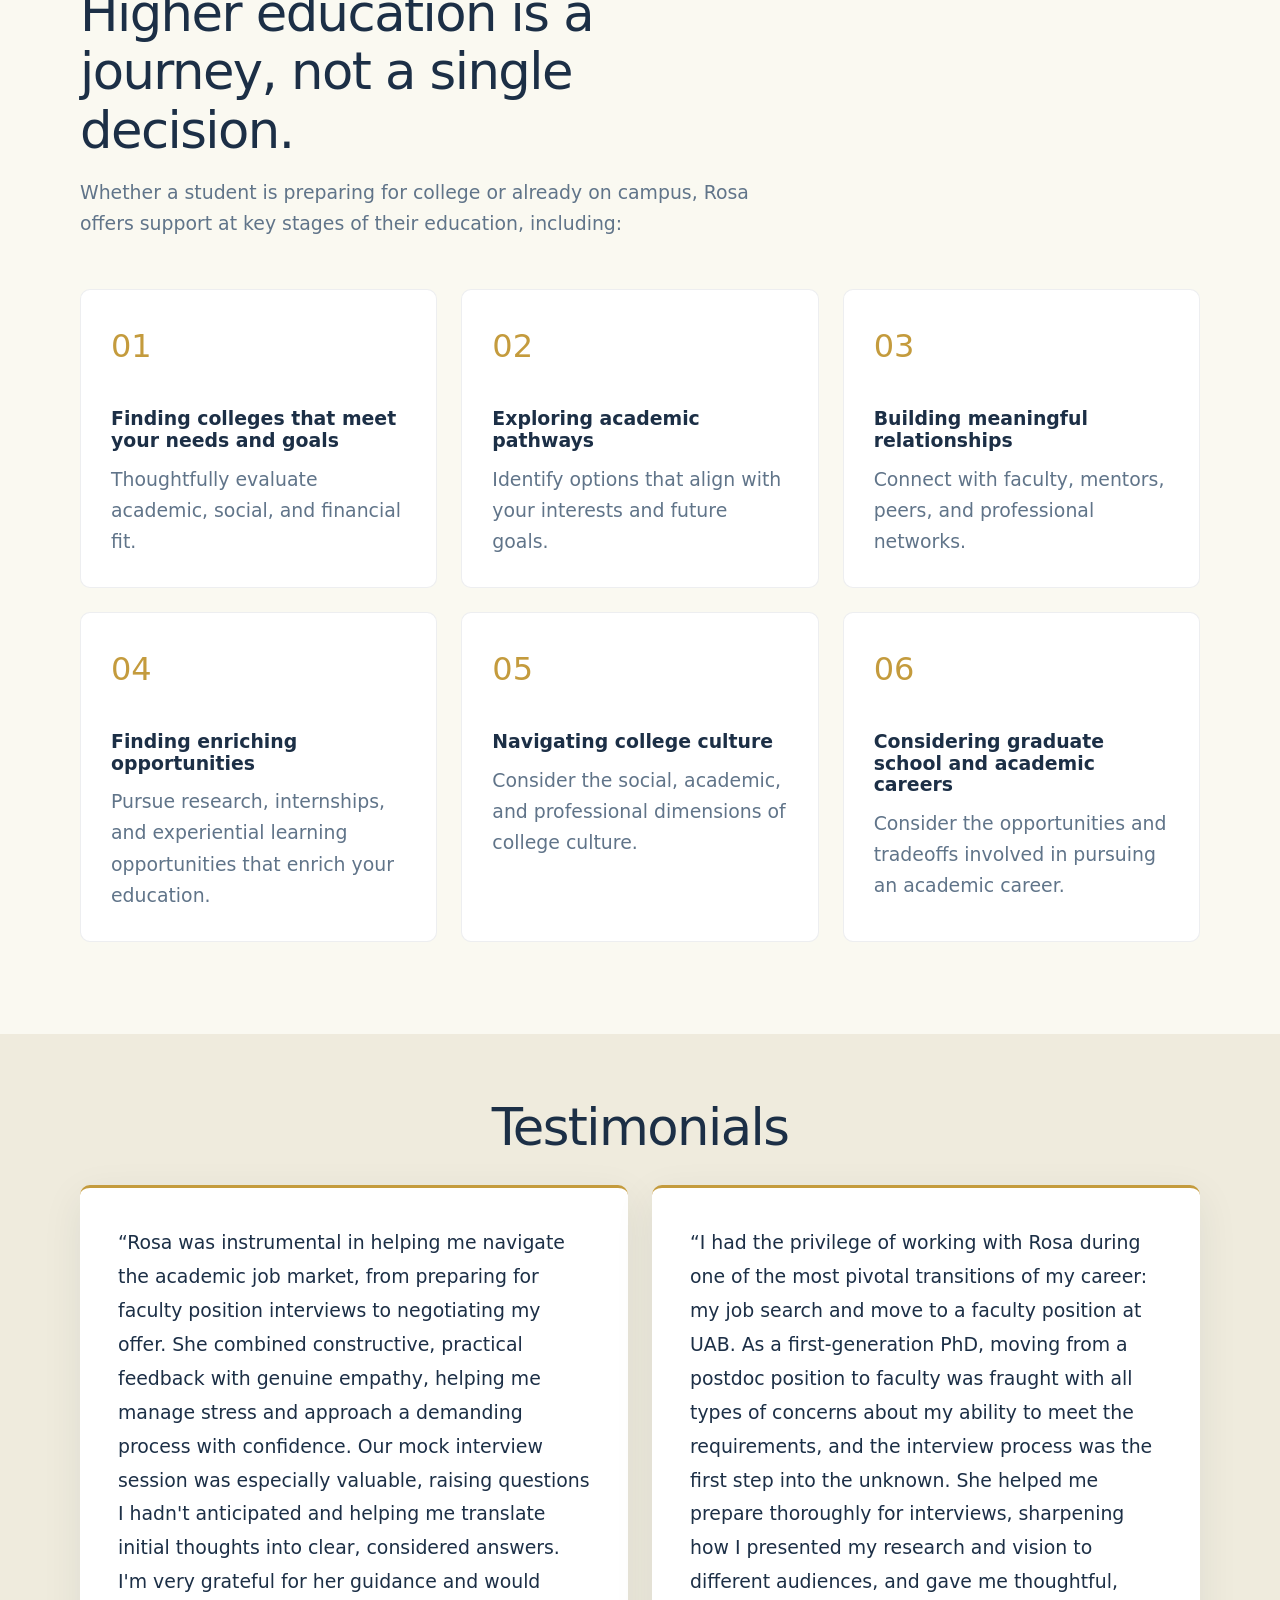
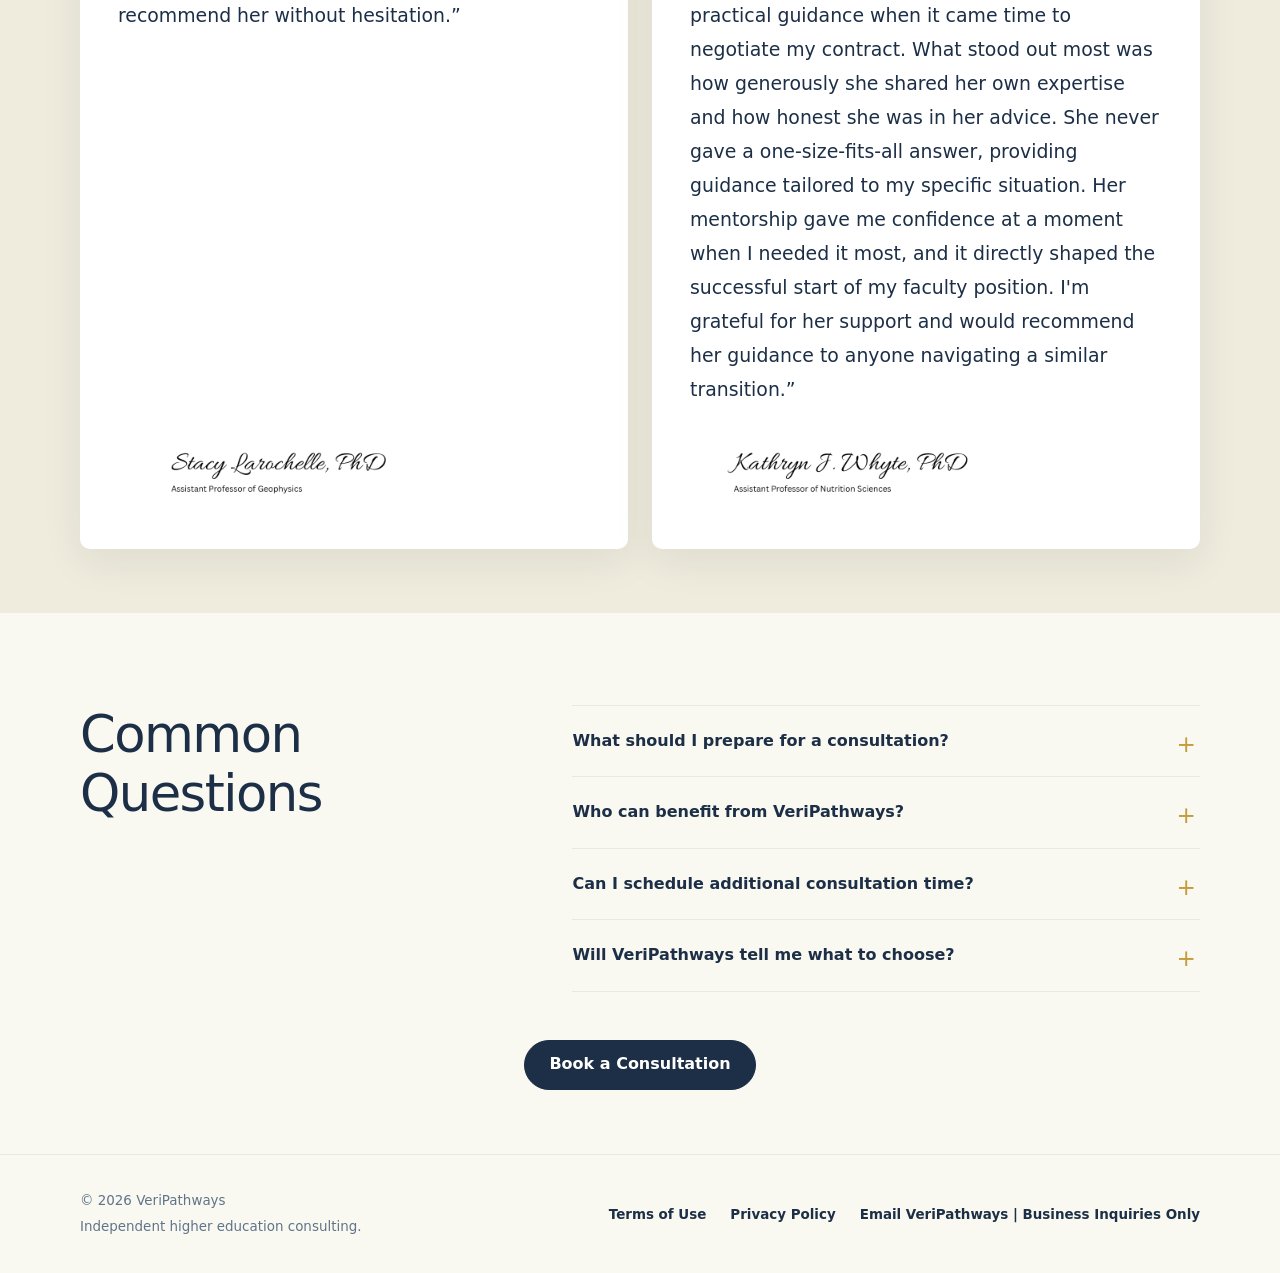
==== commit 8c8b3745: "edited services photo" ====
--- a/index.html
+++ b/index.html
@@ -51,9 +51,8 @@
                     <h2 class="eyebrow" id="about-me-heading">Meet Rosa</h2>
                     <p>
                         Rosa has over a decade of experience in higher education, including designing college planning
-                        resources for high school students and working with PhD trainees preparing for faculty careers.
-                        She earned a bachelor's degree in history and a master's degree in international educational
-                        development.
+                        resources for high school students and working with PhD trainees considering academic careers.
+                        She earned a BA in history and an MA in international educational development.
                     </p>
                     <a class="button button-secondary" href="about.html">Learn more about Rosa</a>
                 </div>
--- a/styles.css
+++ b/styles.css
@@ -393,11 +393,9 @@
 .services-banner {
     display: block;
     width: 100%;
-    height: clamp(240px, 36vw, 430px);
+    height: auto;
     margin-top: 32px;
     border-radius: 24px;
-    object-fit: cover;
-    object-position: center 52%;
     box-shadow: var(--vp-shadow-medium);
 }
 
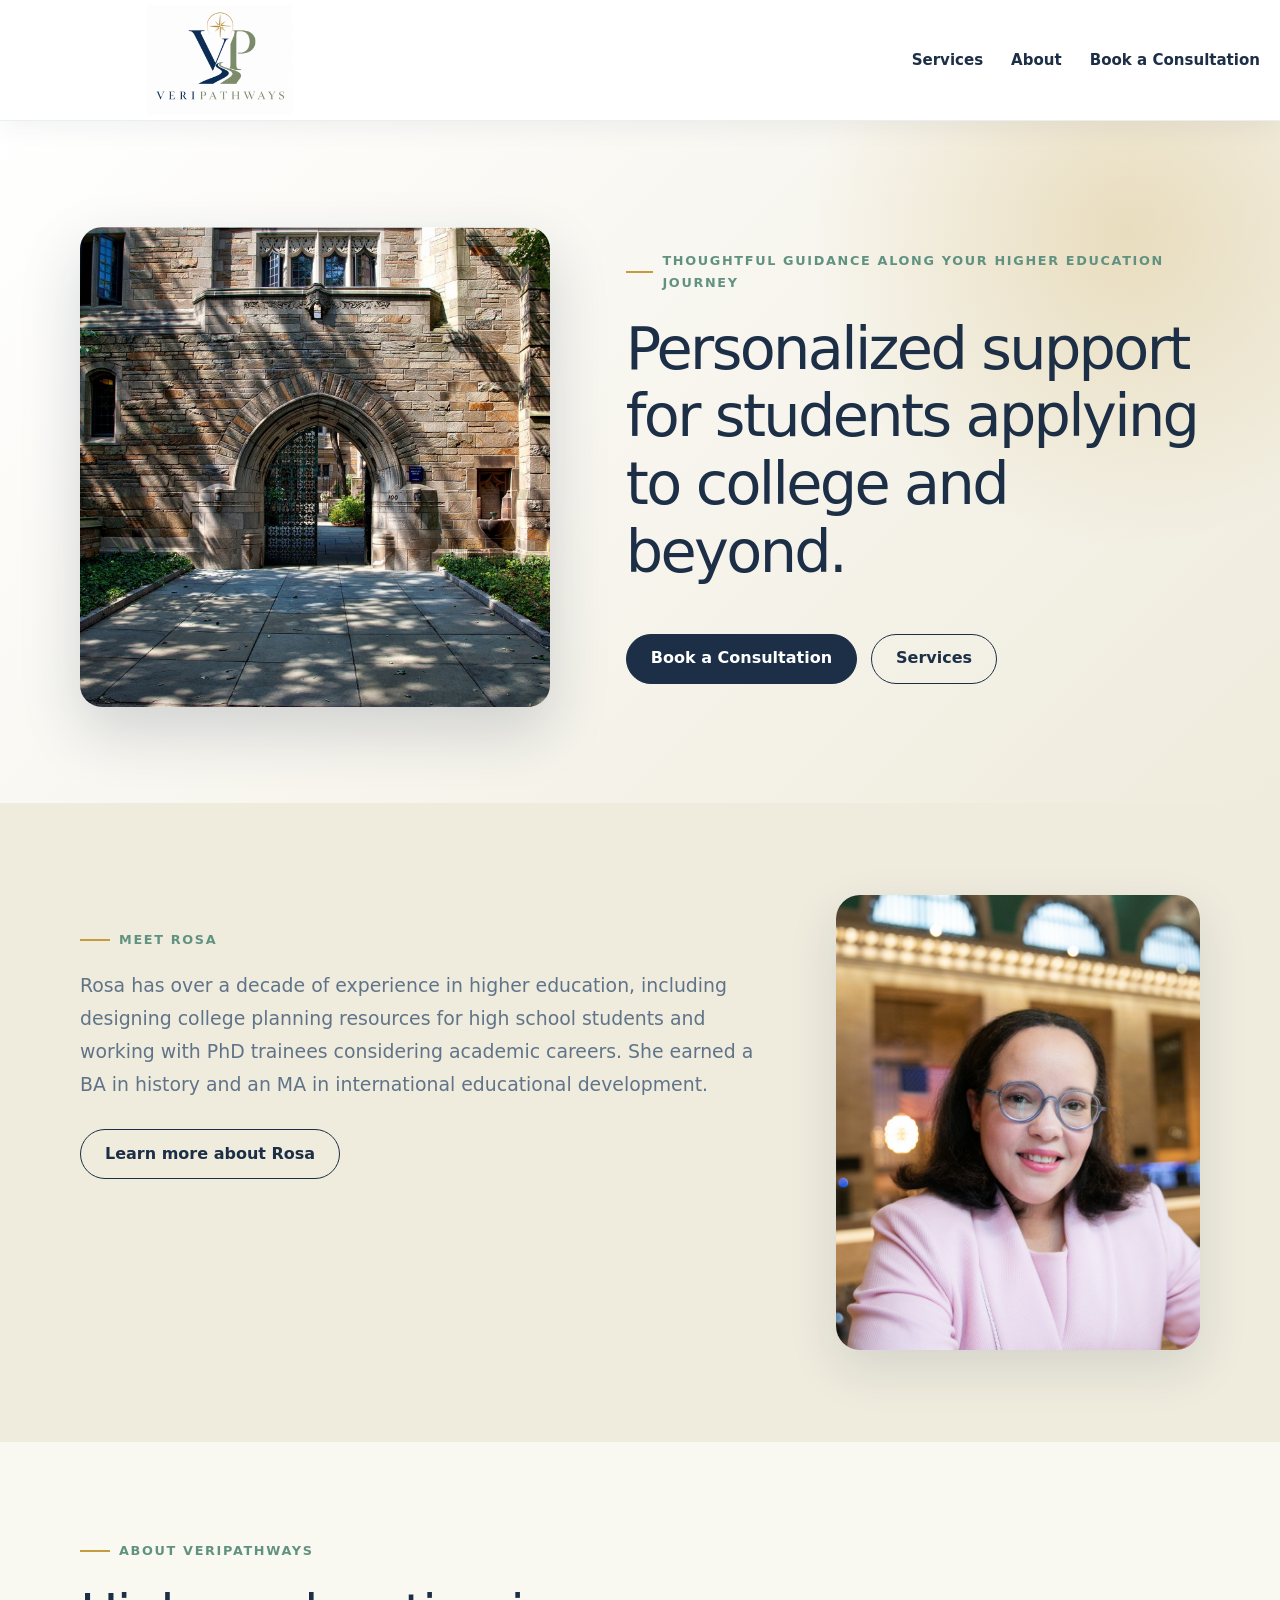
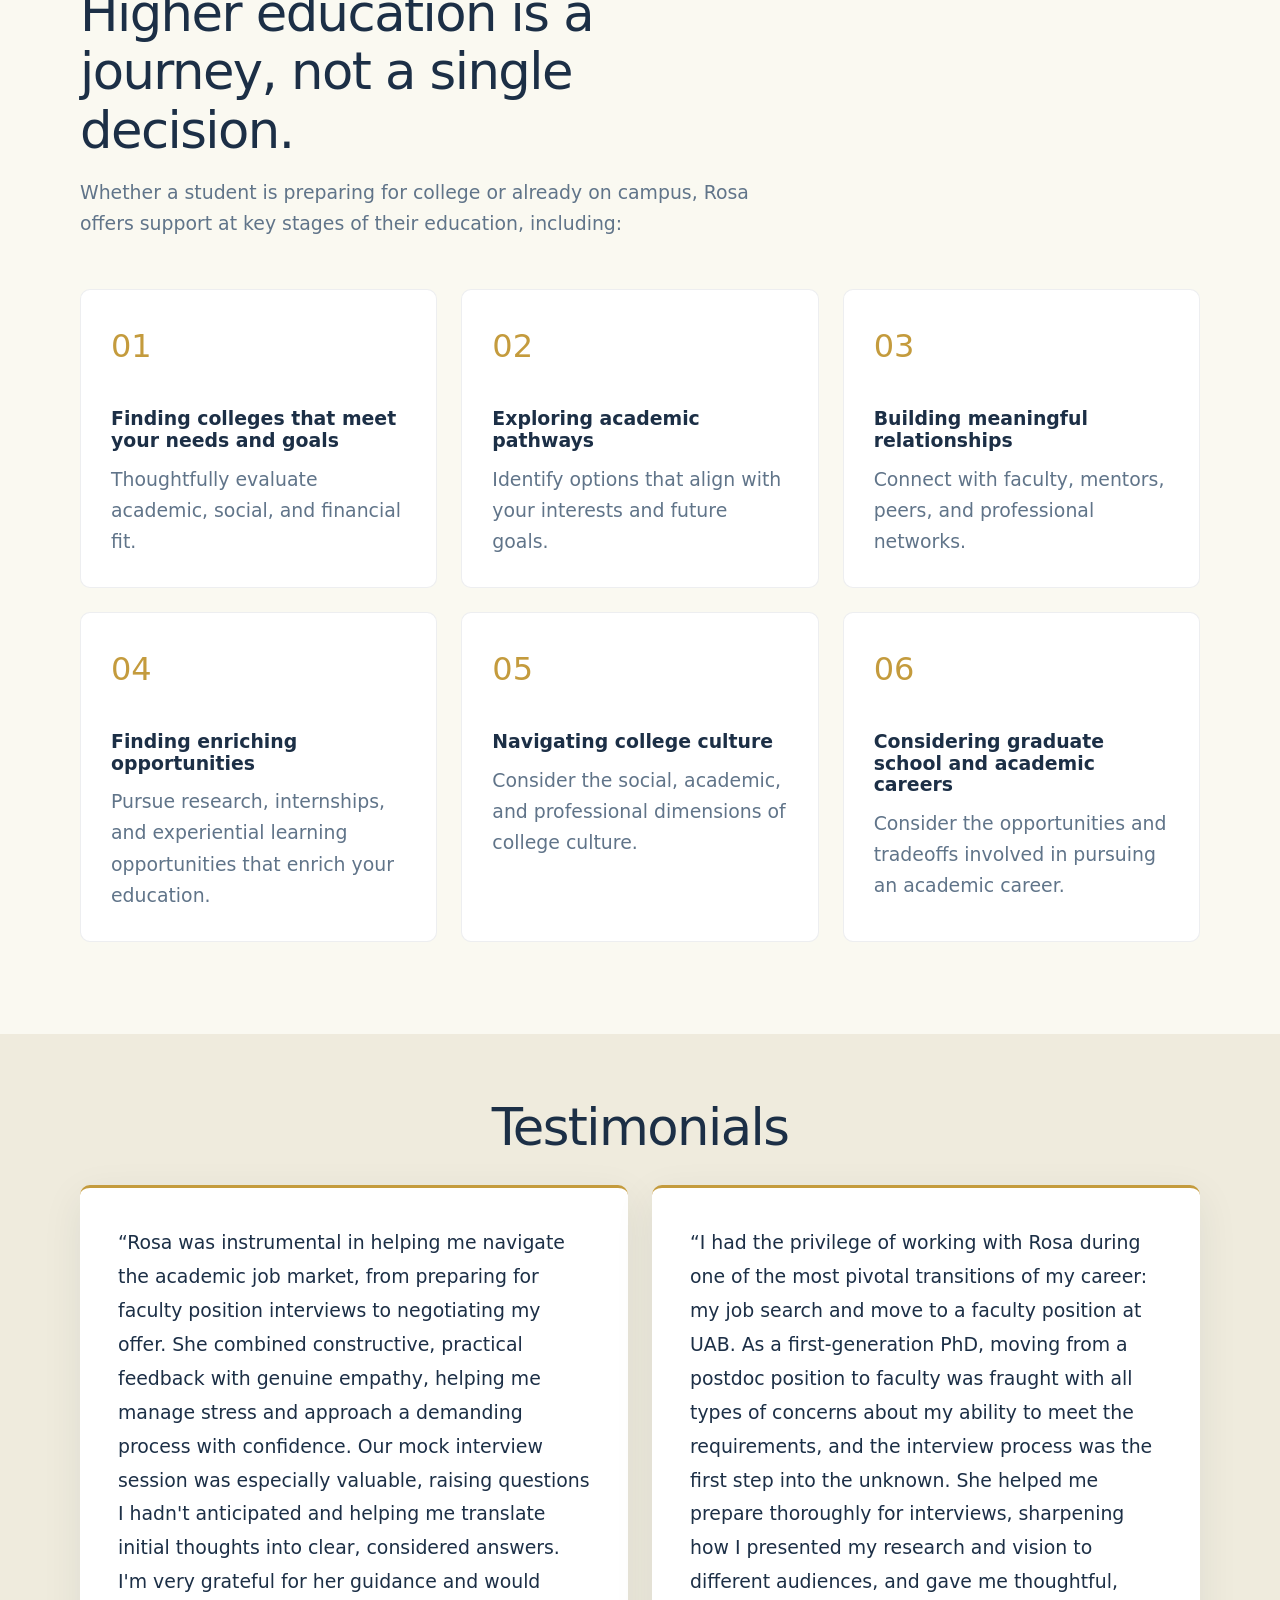
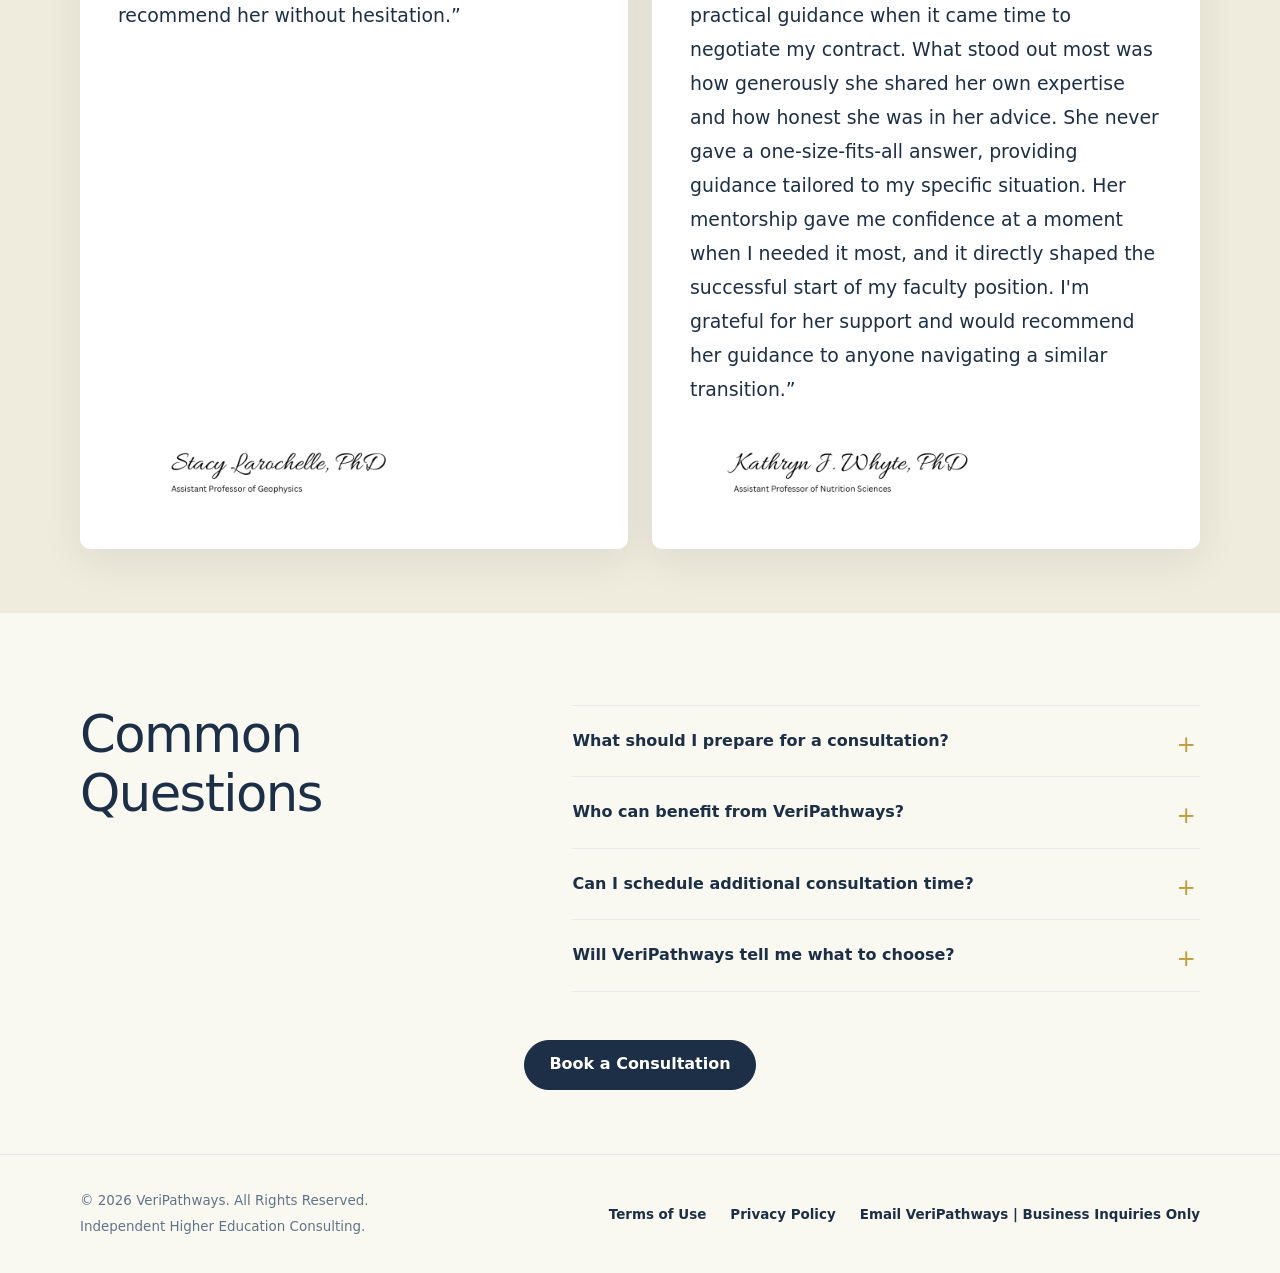
==== commit 852d9b50: "small page edits" ====
--- a/index.html
+++ b/index.html
@@ -211,9 +211,9 @@
     <footer>
         <div class="footer-grid container">
             <div>
-                <p class="footer-copy">© <span data-current-year>2026</span> VeriPathways</p>
+                <p class="footer-copy">© <span data-current-year>2026</span> VeriPathways. All Rights Reserved.</p>
                 <p class="disclaimer">
-                    Independent higher education consulting.
+                    Independent Higher Education Consulting.
                 </p>
             </div>
             <ul class="footer-links" aria-label="Footer navigation">
